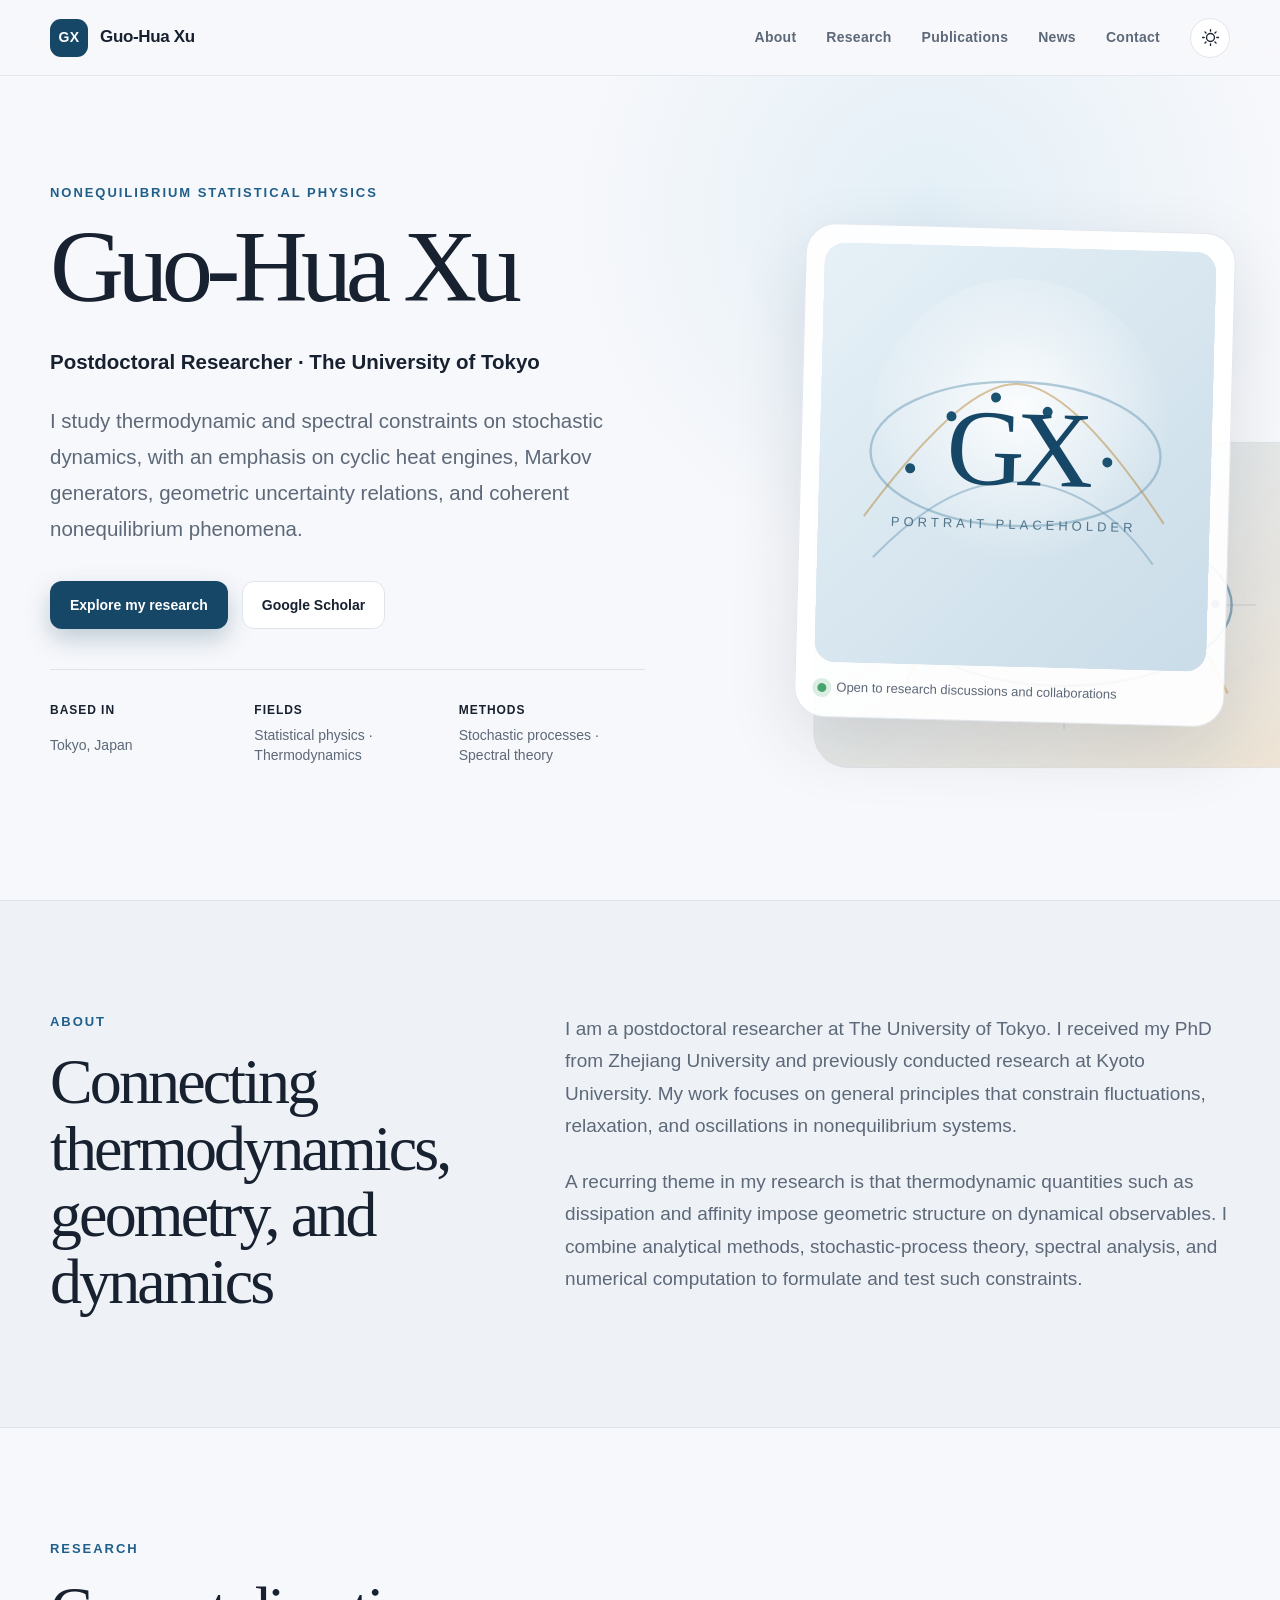
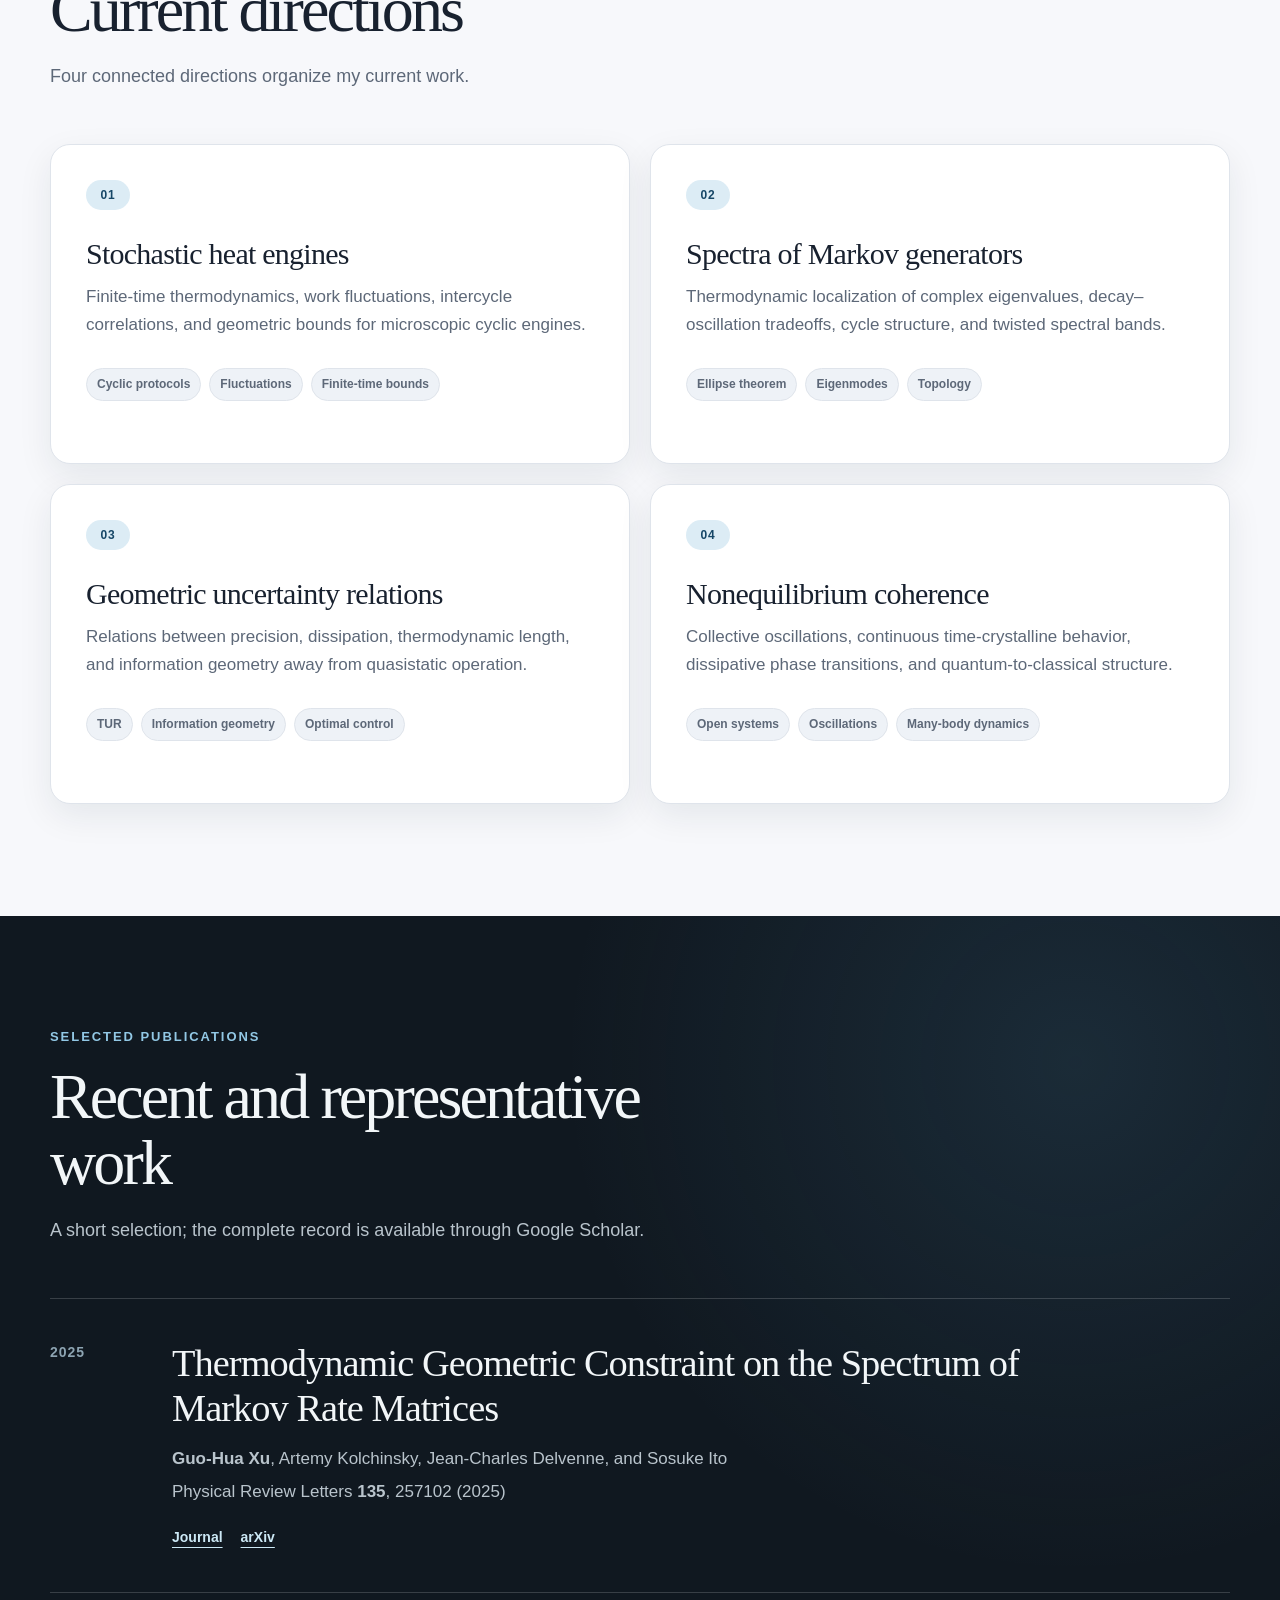
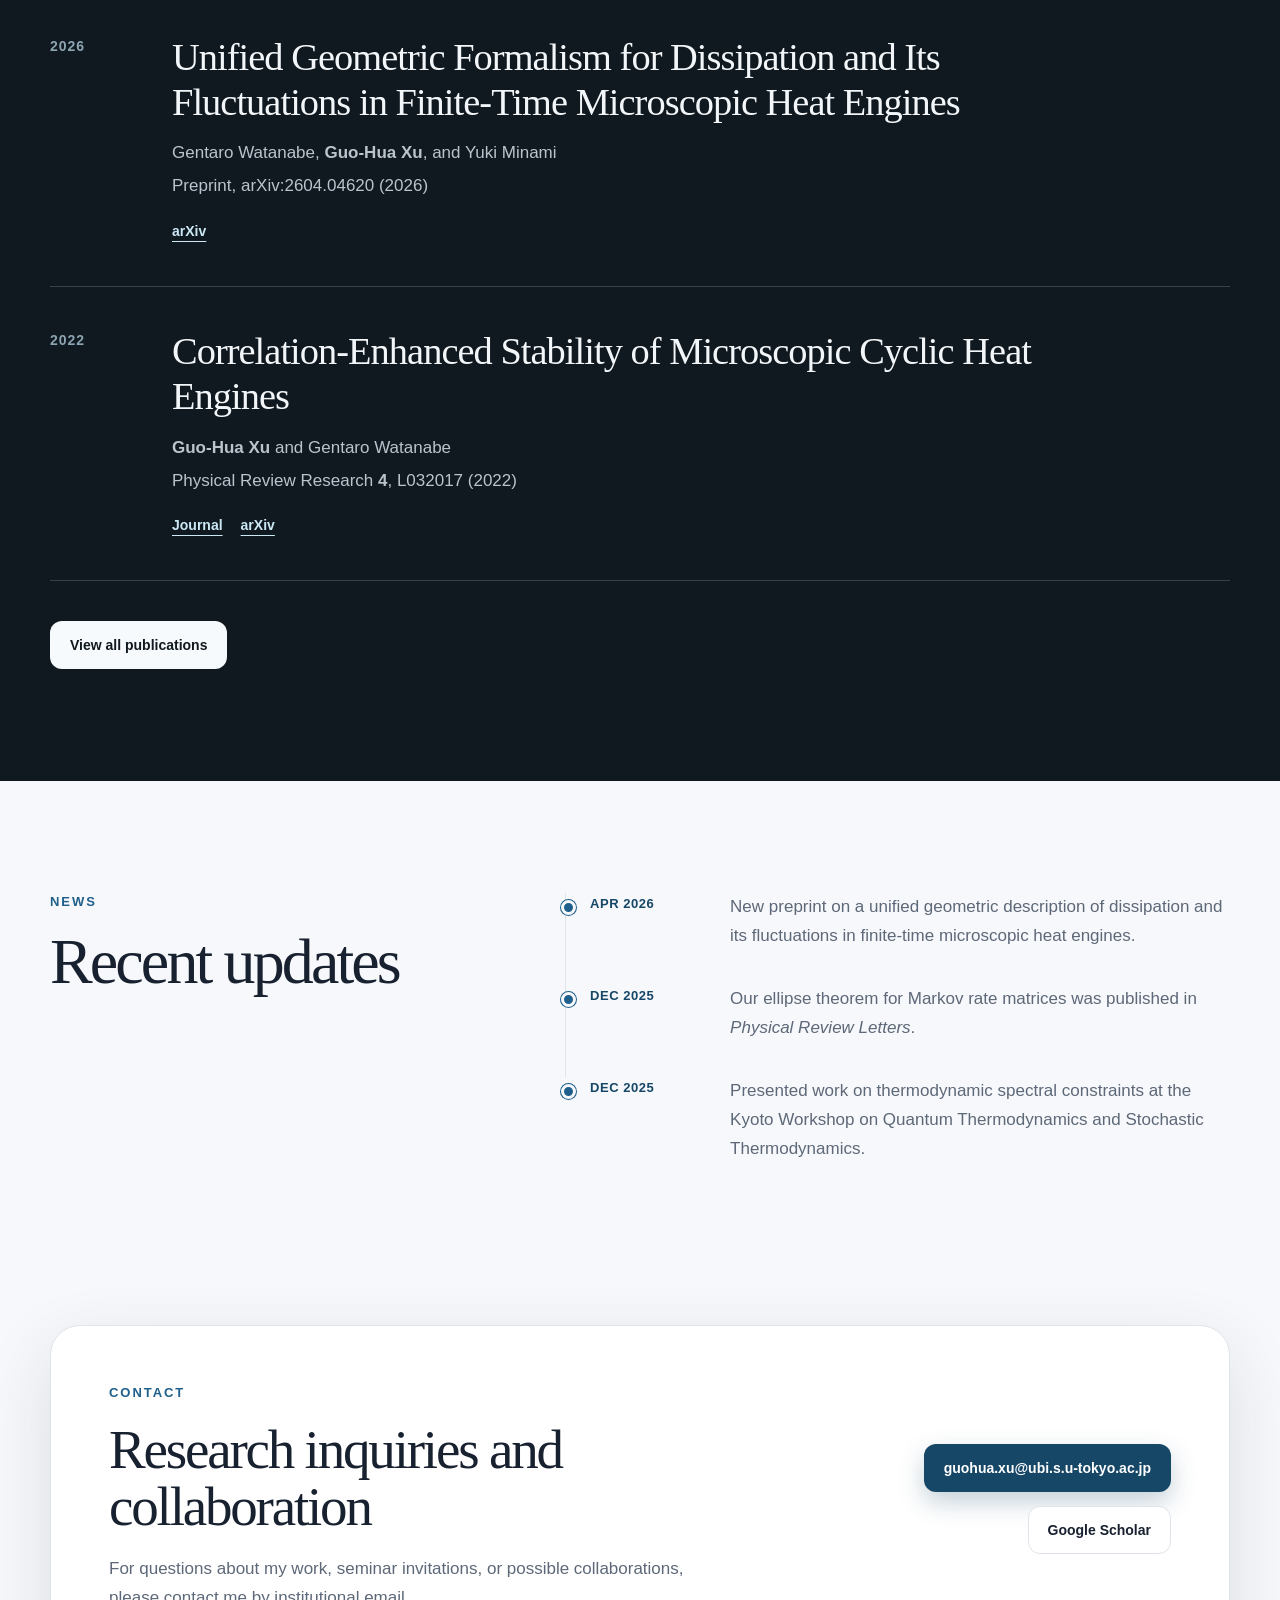
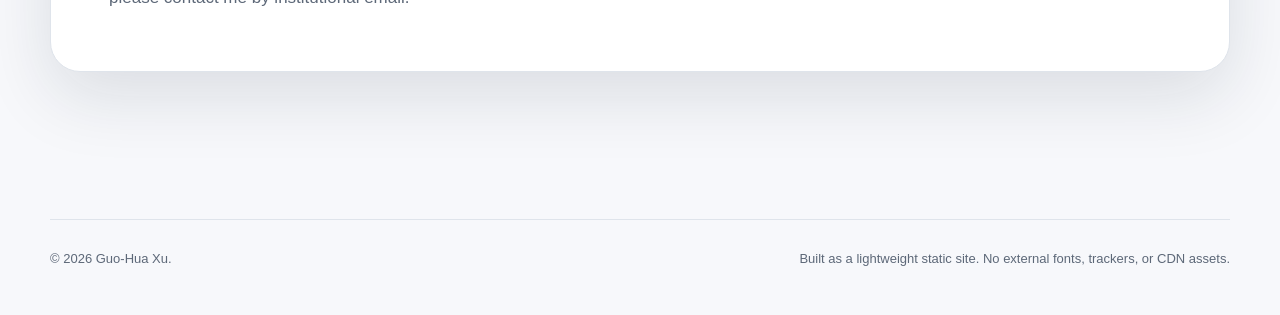
==== index.html @ 7f8dbba7 "Add files via upload" ====
<!doctype html>
<html lang="en" class="no-js" data-theme="light">
<head>
  <meta charset="utf-8">
  <meta name="viewport" content="width=device-width, initial-scale=1">
  <meta name="description" content="Academic homepage of Guo-Hua Xu, a researcher in nonequilibrium statistical physics and stochastic thermodynamics.">
  <meta name="author" content="Guo-Hua Xu">
  <meta name="color-scheme" content="light dark">

  <!-- Replace the URL below after your website is online. -->
  <link rel="canonical" href="https://schrodingers-cat-quantum.github.io/">
  <script>document.documentElement.classList.replace('no-js', 'js');</script>
  <link rel="icon" href="assets/favicon.svg" type="image/svg+xml">
  <link rel="stylesheet" href="styles.css">

  <meta property="og:type" content="website">
  <meta property="og:title" content="Guo-Hua Xu | Academic Homepage">
  <meta property="og:description" content="Research in stochastic thermodynamics, spectral theory of Markov generators, and nonequilibrium dynamics.">
  <meta property="og:image" content="assets/social-card.svg">
  <meta property="og:url" content="https://schrodingers-cat-quantum.github.io/">

  <title>Guo-Hua Xu | Academic Homepage</title>

  <!-- Apply the saved theme before the page is painted. -->
  <script>
    (() => {
      try {
        const saved = localStorage.getItem('theme');
        const preferred = window.matchMedia('(prefers-color-scheme: dark)').matches ? 'dark' : 'light';
        document.documentElement.dataset.theme = saved || preferred;
      } catch (_) {
        document.documentElement.dataset.theme = 'light';
      }
    })();
  </script>
  <script src="script.js" defer></script>
</head>
<body>
  <a class="skip-link" href="#main-content">Skip to main content</a>

  <header class="site-header" id="top">
    <div class="container header-inner">
      <a class="brand" href="#top" aria-label="Guo-Hua Xu, homepage">
        <span class="brand-mark" aria-hidden="true">GX</span>
        <span class="brand-text">Guo-Hua Xu</span>
      </a>

      <button class="menu-toggle" type="button" aria-expanded="false" aria-controls="site-nav">
        <span class="sr-only">Open navigation</span>
        <span aria-hidden="true"></span>
        <span aria-hidden="true"></span>
        <span aria-hidden="true"></span>
      </button>

      <nav class="site-nav" id="site-nav" aria-label="Primary navigation">
        <a href="#about">About</a>
        <a href="#research">Research</a>
        <a href="#publications">Publications</a>
        <a href="#news">News</a>
        <a href="#contact">Contact</a>
        <button class="theme-toggle" type="button" aria-label="Switch color theme" title="Switch color theme">
          <svg class="sun-icon" viewBox="0 0 24 24" aria-hidden="true"><path d="M12 4V2m0 20v-2m8-8h2M2 12h2m13.66-5.66 1.42-1.42M4.92 19.08l1.42-1.42m11.32 0 1.42 1.42M4.92 4.92l1.42 1.42M12 17a5 5 0 1 0 0-10 5 5 0 0 0 0 10Z"/></svg>
          <svg class="moon-icon" viewBox="0 0 24 24" aria-hidden="true"><path d="M20.5 14.2A8.5 8.5 0 0 1 9.8 3.5 8.5 8.5 0 1 0 20.5 14.2Z"/></svg>
        </button>
      </nav>
    </div>
  </header>

  <main id="main-content">
    <section class="hero section" aria-labelledby="hero-title">
      <div class="container hero-grid">
        <div class="hero-copy reveal">
          <p class="eyebrow">Nonequilibrium statistical physics</p>
          <h1 id="hero-title">Guo-Hua Xu</h1>
          <p class="hero-role">Postdoctoral Researcher <span aria-hidden="true">·</span> The University of Tokyo</p>
          <p class="hero-summary">
            I study thermodynamic and spectral constraints on stochastic dynamics, with an emphasis on cyclic heat engines, Markov generators, geometric uncertainty relations, and coherent nonequilibrium phenomena.
          </p>
          <div class="hero-actions">
            <a class="button button-primary" href="#research">Explore my research</a>
            <a class="button button-secondary" href="https://scholar.google.com/citations?user=_5m4Z_kAAAAJ" target="_blank" rel="noopener noreferrer">Google Scholar</a>
          </div>
          <ul class="quick-facts" aria-label="Profile facts">
            <li><strong>Based in</strong><span>Tokyo, Japan</span></li>
            <li><strong>Fields</strong><span>Statistical physics · Thermodynamics</span></li>
            <li><strong>Methods</strong><span>Stochastic processes · Spectral theory</span></li>
          </ul>
        </div>

        <div class="hero-visual reveal" aria-label="Abstract visualization of spectral bounds">
          <div class="portrait-card">
            <img src="assets/avatar-placeholder.svg" alt="Placeholder portrait for Guo-Hua Xu" width="420" height="420">
            <div class="portrait-caption">
              <span class="status-dot" aria-hidden="true"></span>
              Open to research discussions and collaborations
            </div>
          </div>
          <img class="spectrum-decoration" src="assets/research-spectrum.svg" alt="" aria-hidden="true" width="520" height="360">
        </div>
      </div>
    </section>

    <section class="section section-muted" id="about" aria-labelledby="about-title">
      <div class="container two-column">
        <div class="section-heading reveal">
          <p class="eyebrow">About</p>
          <h2 id="about-title">Connecting thermodynamics, geometry, and dynamics</h2>
        </div>
        <div class="prose reveal">
          <p>
            I am a postdoctoral researcher at The University of Tokyo. I received my PhD from Zhejiang University and previously conducted research at Kyoto University. My work focuses on general principles that constrain fluctuations, relaxation, and oscillations in nonequilibrium systems.
          </p>
          <p>
            A recurring theme in my research is that thermodynamic quantities such as dissipation and affinity impose geometric structure on dynamical observables. I combine analytical methods, stochastic-process theory, spectral analysis, and numerical computation to formulate and test such constraints.
          </p>
          <!-- Optional: add a CV file named cv.pdf and uncomment the link below. -->
          <!-- <p><a class="text-link" href="cv.pdf">Download my CV →</a></p> -->
        </div>
      </div>
    </section>

    <section class="section" id="research" aria-labelledby="research-title">
      <div class="container">
        <div class="section-heading section-heading-wide reveal">
          <p class="eyebrow">Research</p>
          <h2 id="research-title">Current directions</h2>
          <p>Four connected directions organize my current work.</p>
        </div>

        <div class="card-grid">
          <article class="research-card reveal">
            <span class="card-number" aria-hidden="true">01</span>
            <h3>Stochastic heat engines</h3>
            <p>Finite-time thermodynamics, work fluctuations, intercycle correlations, and geometric bounds for microscopic cyclic engines.</p>
            <ul class="tag-list" aria-label="Topics">
              <li>Cyclic protocols</li><li>Fluctuations</li><li>Finite-time bounds</li>
            </ul>
          </article>

          <article class="research-card reveal">
            <span class="card-number" aria-hidden="true">02</span>
            <h3>Spectra of Markov generators</h3>
            <p>Thermodynamic localization of complex eigenvalues, decay–oscillation tradeoffs, cycle structure, and twisted spectral bands.</p>
            <ul class="tag-list" aria-label="Topics">
              <li>Ellipse theorem</li><li>Eigenmodes</li><li>Topology</li>
            </ul>
          </article>

          <article class="research-card reveal">
            <span class="card-number" aria-hidden="true">03</span>
            <h3>Geometric uncertainty relations</h3>
            <p>Relations between precision, dissipation, thermodynamic length, and information geometry away from quasistatic operation.</p>
            <ul class="tag-list" aria-label="Topics">
              <li>TUR</li><li>Information geometry</li><li>Optimal control</li>
            </ul>
          </article>

          <article class="research-card reveal">
            <span class="card-number" aria-hidden="true">04</span>
            <h3>Nonequilibrium coherence</h3>
            <p>Collective oscillations, continuous time-crystalline behavior, dissipative phase transitions, and quantum-to-classical structure.</p>
            <ul class="tag-list" aria-label="Topics">
              <li>Open systems</li><li>Oscillations</li><li>Many-body dynamics</li>
            </ul>
          </article>
        </div>
      </div>
    </section>

    <section class="section section-dark" id="publications" aria-labelledby="publications-title">
      <div class="container">
        <div class="section-heading section-heading-wide reveal">
          <p class="eyebrow">Selected publications</p>
          <h2 id="publications-title">Recent and representative work</h2>
          <p>A short selection; the complete record is available through Google Scholar.</p>
        </div>

        <ol class="publication-list">
          <li class="publication-item reveal">
            <div class="publication-year">2025</div>
            <div class="publication-body">
              <h3>Thermodynamic Geometric Constraint on the Spectrum of Markov Rate Matrices</h3>
              <p class="authors"><strong>Guo-Hua Xu</strong>, Artemy Kolchinsky, Jean-Charles Delvenne, and Sosuke Ito</p>
              <p class="venue">Physical Review Letters <strong>135</strong>, 257102 (2025)</p>
              <div class="publication-links">
                <a href="https://doi.org/10.1103/z4t2-18cx" target="_blank" rel="noopener noreferrer">Journal</a>
                <a href="https://arxiv.org/abs/2507.08938" target="_blank" rel="noopener noreferrer">arXiv</a>
              </div>
            </div>
          </li>

          <li class="publication-item reveal">
            <div class="publication-year">2026</div>
            <div class="publication-body">
              <h3>Unified Geometric Formalism for Dissipation and Its Fluctuations in Finite-Time Microscopic Heat Engines</h3>
              <p class="authors">Gentaro Watanabe, <strong>Guo-Hua Xu</strong>, and Yuki Minami</p>
              <p class="venue">Preprint, arXiv:2604.04620 (2026)</p>
              <div class="publication-links">
                <a href="https://arxiv.org/abs/2604.04620" target="_blank" rel="noopener noreferrer">arXiv</a>
              </div>
            </div>
          </li>

          <li class="publication-item reveal">
            <div class="publication-year">2022</div>
            <div class="publication-body">
              <h3>Correlation-Enhanced Stability of Microscopic Cyclic Heat Engines</h3>
              <p class="authors"><strong>Guo-Hua Xu</strong> and Gentaro Watanabe</p>
              <p class="venue">Physical Review Research <strong>4</strong>, L032017 (2022)</p>
              <div class="publication-links">
                <a href="https://doi.org/10.1103/PhysRevResearch.4.L032017" target="_blank" rel="noopener noreferrer">Journal</a>
                <a href="https://arxiv.org/abs/2111.09508" target="_blank" rel="noopener noreferrer">arXiv</a>
              </div>
            </div>
          </li>
        </ol>

        <p class="section-cta reveal">
          <a class="button button-light" href="https://scholar.google.com/citations?user=_5m4Z_kAAAAJ" target="_blank" rel="noopener noreferrer">View all publications</a>
        </p>
      </div>
    </section>

    <section class="section" id="news" aria-labelledby="news-title">
      <div class="container two-column news-layout">
        <div class="section-heading reveal">
          <p class="eyebrow">News</p>
          <h2 id="news-title">Recent updates</h2>
        </div>
        <ol class="timeline reveal">
          <li>
            <time datetime="2026-04">Apr 2026</time>
            <p>New preprint on a unified geometric description of dissipation and its fluctuations in finite-time microscopic heat engines.</p>
          </li>
          <li>
            <time datetime="2025-12">Dec 2025</time>
            <p>Our ellipse theorem for Markov rate matrices was published in <em>Physical Review Letters</em>.</p>
          </li>
          <li>
            <time datetime="2025-12">Dec 2025</time>
            <p>Presented work on thermodynamic spectral constraints at the Kyoto Workshop on Quantum Thermodynamics and Stochastic Thermodynamics.</p>
          </li>
        </ol>
      </div>
    </section>

    <section class="section contact-section" id="contact" aria-labelledby="contact-title">
      <div class="container contact-panel reveal">
        <div>
          <p class="eyebrow">Contact</p>
          <h2 id="contact-title">Research inquiries and collaboration</h2>
          <p>For questions about my work, seminar invitations, or possible collaborations, please contact me by institutional email.</p>
        </div>
        <div class="contact-actions">
          <!-- IMPORTANT: replace the email address below before publishing. -->
          <a class="button button-primary" href="mailto:guohua.xu@ubi.s.u-tokyo.ac.jp">guohua.xu@ubi.s.u-tokyo.ac.jp</a>
          <a class="button button-secondary" href="https://scholar.google.com/citations?user=_5m4Z_kAAAAJ" target="_blank" rel="noopener noreferrer">Google Scholar</a>
        </div>
      </div>
    </section>
  </main>

  <footer class="site-footer">
    <div class="container footer-inner">
      <p>© <span id="current-year">2026</span> Guo-Hua Xu.</p>
      <p>Built as a lightweight static site. No external fonts, trackers, or CDN assets.</p>
    </div>
  </footer>
</body>
</html>
---- styles.css ----
:root {
  --bg: #f7f8fb;
  --surface: #ffffff;
  --surface-soft: #eef2f7;
  --text: #18212f;
  --text-soft: #5d6878;
  --line: #dfe4eb;
  --accent: #1f5f8b;
  --accent-strong: #164767;
  --accent-soft: #dcecf5;
  --highlight: #d49b42;
  --dark: #101820;
  --dark-soft: #19242e;
  --dark-text: #f2f6f8;
  --dark-muted: #b9c4cc;
  --shadow: 0 24px 70px rgba(17, 35, 52, 0.12);
  --shadow-soft: 0 12px 34px rgba(17, 35, 52, 0.08);
  --radius-sm: 12px;
  --radius: 20px;
  --radius-lg: 30px;
  --container: 1180px;
  --header-height: 76px;
}

html[data-theme="dark"] {
  --bg: #0e151c;
  --surface: #151f28;
  --surface-soft: #1b2833;
  --text: #edf3f6;
  --text-soft: #a9b7c2;
  --line: #2b3945;
  --accent: #78b8dc;
  --accent-strong: #9ed0eb;
  --accent-soft: #213e50;
  --highlight: #e2b766;
  --dark: #070c10;
  --dark-soft: #111b23;
  --dark-text: #f4f7f9;
  --dark-muted: #b5c2ca;
  --shadow: 0 24px 70px rgba(0, 0, 0, 0.34);
  --shadow-soft: 0 12px 34px rgba(0, 0, 0, 0.26);
}

* {
  box-sizing: border-box;
}

html {
  scroll-behavior: smooth;
  scroll-padding-top: calc(var(--header-height) + 20px);
}

body {
  margin: 0;
  background: var(--bg);
  color: var(--text);
  font-family: Inter, ui-sans-serif, -apple-system, BlinkMacSystemFont, "Segoe UI", "Noto Sans", "Noto Sans CJK SC", "Hiragino Kaku Gothic ProN", "Yu Gothic", Arial, sans-serif;
  font-size: 17px;
  line-height: 1.7;
  text-rendering: optimizeLegibility;
  -webkit-font-smoothing: antialiased;
  transition: background-color 180ms ease, color 180ms ease;
}

img,
svg {
  display: block;
  max-width: 100%;
}

a {
  color: inherit;
}

button,
a {
  -webkit-tap-highlight-color: transparent;
}

button {
  font: inherit;
}

::selection {
  color: #fff;
  background: var(--accent);
}

.container {
  width: min(calc(100% - 40px), var(--container));
  margin-inline: auto;
}

.section {
  padding: 112px 0;
}

.section-muted {
  background: var(--surface-soft);
  border-block: 1px solid var(--line);
}

.skip-link {
  position: fixed;
  z-index: 9999;
  left: 16px;
  top: 10px;
  padding: 10px 14px;
  color: #fff;
  background: var(--accent-strong);
  border-radius: 8px;
  transform: translateY(-160%);
  transition: transform 150ms ease;
}

.skip-link:focus {
  transform: translateY(0);
}

.sr-only {
  position: absolute;
  width: 1px;
  height: 1px;
  padding: 0;
  margin: -1px;
  overflow: hidden;
  clip: rect(0, 0, 0, 0);
  white-space: nowrap;
  border: 0;
}

.site-header {
  position: sticky;
  z-index: 1000;
  top: 0;
  height: var(--header-height);
  background: color-mix(in srgb, var(--bg) 88%, transparent);
  border-bottom: 1px solid color-mix(in srgb, var(--line) 85%, transparent);
  -webkit-backdrop-filter: blur(18px);
  backdrop-filter: blur(18px);
}

.header-inner {
  display: flex;
  align-items: center;
  justify-content: space-between;
  height: 100%;
}

.brand {
  display: inline-flex;
  gap: 12px;
  align-items: center;
  color: var(--text);
  font-weight: 760;
  letter-spacing: -0.02em;
  text-decoration: none;
}

.brand-mark {
  display: grid;
  width: 38px;
  height: 38px;
  color: #fff;
  background: var(--accent-strong);
  border-radius: 11px;
  place-items: center;
  font-size: 14px;
  letter-spacing: 0.03em;
}

.brand-text {
  font-size: 17px;
}

.site-nav {
  display: flex;
  gap: 30px;
  align-items: center;
}

.site-nav > a {
  position: relative;
  color: var(--text-soft);
  font-size: 14px;
  font-weight: 680;
  letter-spacing: 0.02em;
  text-decoration: none;
}

.site-nav > a::after {
  position: absolute;
  right: 0;
  bottom: -7px;
  left: 0;
  height: 2px;
  background: var(--accent);
  border-radius: 999px;
  content: "";
  transform: scaleX(0);
  transform-origin: right;
  transition: transform 180ms ease;
}

.site-nav > a:hover,
.site-nav > a:focus-visible {
  color: var(--text);
}

.site-nav > a:hover::after,
.site-nav > a:focus-visible::after {
  transform: scaleX(1);
  transform-origin: left;
}

.theme-toggle {
  display: grid;
  width: 40px;
  height: 40px;
  padding: 0;
  color: var(--text);
  cursor: pointer;
  background: var(--surface);
  border: 1px solid var(--line);
  border-radius: 50%;
  place-items: center;
  transition: transform 160ms ease, border-color 160ms ease;
}

.theme-toggle:hover {
  border-color: var(--accent);
  transform: translateY(-1px);
}

.theme-toggle svg {
  width: 19px;
  height: 19px;
  fill: none;
  stroke: currentColor;
  stroke-linecap: round;
  stroke-linejoin: round;
  stroke-width: 1.7;
}

html[data-theme="dark"] .sun-icon,
html[data-theme="light"] .moon-icon {
  display: none;
}

.menu-toggle {
  display: none;
  width: 44px;
  height: 44px;
  padding: 10px;
  cursor: pointer;
  background: transparent;
  border: 0;
}

.menu-toggle span:not(.sr-only) {
  display: block;
  width: 24px;
  height: 2px;
  margin: 5px auto;
  background: var(--text);
  border-radius: 99px;
  transition: transform 180ms ease, opacity 180ms ease;
}

.hero {
  position: relative;
  min-height: calc(100vh - var(--header-height));
  display: grid;
  align-items: center;
  overflow: hidden;
  padding-top: 86px;
}

.hero::before {
  position: absolute;
  z-index: -1;
  top: -240px;
  left: 50%;
  width: 760px;
  height: 760px;
  background: radial-gradient(circle, color-mix(in srgb, var(--accent-soft) 76%, transparent), transparent 68%);
  content: "";
  transform: translateX(-12%);
  pointer-events: none;
}

.hero-grid {
  display: grid;
  grid-template-columns: minmax(0, 1.08fr) minmax(360px, 0.92fr);
  gap: 78px;
  align-items: center;
}

.eyebrow {
  margin: 0 0 18px;
  color: var(--accent);
  font-size: 13px;
  font-weight: 800;
  letter-spacing: 0.15em;
  line-height: 1.4;
  text-transform: uppercase;
}

.hero h1 {
  max-width: 740px;
  margin: 0;
  font-family: Georgia, "Times New Roman", serif;
  font-size: clamp(4rem, 8vw, 7.3rem);
  font-weight: 500;
  letter-spacing: -0.065em;
  line-height: 0.92;
}

.hero-role {
  margin: 30px 0 0;
  color: var(--text);
  font-size: clamp(1.05rem, 2vw, 1.28rem);
  font-weight: 700;
}

.hero-summary {
  max-width: 720px;
  margin: 24px 0 0;
  color: var(--text-soft);
  font-size: clamp(1.08rem, 1.9vw, 1.28rem);
  line-height: 1.75;
}

.hero-actions,
.contact-actions {
  display: flex;
  flex-wrap: wrap;
  gap: 14px;
  margin-top: 34px;
}

.button {
  display: inline-flex;
  min-height: 48px;
  padding: 11px 19px;
  align-items: center;
  justify-content: center;
  border: 1px solid transparent;
  border-radius: 12px;
  font-size: 14px;
  font-weight: 760;
  line-height: 1.3;
  text-decoration: none;
  transition: transform 160ms ease, box-shadow 160ms ease, background-color 160ms ease, border-color 160ms ease;
}

.button:hover,
.button:focus-visible {
  transform: translateY(-2px);
}

.button-primary {
  color: #fff;
  background: var(--accent-strong);
  box-shadow: 0 10px 24px color-mix(in srgb, var(--accent-strong) 25%, transparent);
}

.button-primary:hover,
.button-primary:focus-visible {
  background: var(--accent);
  box-shadow: 0 14px 30px color-mix(in srgb, var(--accent-strong) 32%, transparent);
}

.button-secondary {
  color: var(--text);
  background: var(--surface);
  border-color: var(--line);
}

.button-secondary:hover,
.button-secondary:focus-visible {
  border-color: var(--accent);
  box-shadow: var(--shadow-soft);
}

.button-light {
  color: var(--dark);
  background: #f6fafc;
}

.button-light:hover,
.button-light:focus-visible {
  box-shadow: 0 12px 30px rgba(0, 0, 0, 0.22);
}

.quick-facts {
  display: grid;
  grid-template-columns: repeat(3, minmax(0, 1fr));
  gap: 18px;
  padding: 30px 0 0;
  margin: 40px 0 0;
  border-top: 1px solid var(--line);
  list-style: none;
}

.quick-facts li {
  display: grid;
  gap: 5px;
}

.quick-facts strong {
  color: var(--text);
  font-size: 12px;
  letter-spacing: 0.08em;
  text-transform: uppercase;
}

.quick-facts span {
  color: var(--text-soft);
  font-size: 14px;
  line-height: 1.45;
}

.hero-visual {
  position: relative;
  min-height: 600px;
  display: grid;
  align-items: center;
}

.portrait-card {
  position: relative;
  z-index: 2;
  width: min(100%, 430px);
  padding: 18px;
  margin-left: auto;
  background: color-mix(in srgb, var(--surface) 92%, transparent);
  border: 1px solid color-mix(in srgb, var(--line) 88%, transparent);
  border-radius: var(--radius-lg);
  box-shadow: var(--shadow);
  transform: rotate(1.5deg);
}

.portrait-card > img {
  width: 100%;
  aspect-ratio: 1;
  object-fit: cover;
  background: var(--surface-soft);
  border-radius: 21px;
}

.portrait-caption {
  display: flex;
  gap: 10px;
  align-items: center;
  padding: 16px 4px 1px;
  color: var(--text-soft);
  font-size: 13px;
  line-height: 1.45;
}

.status-dot {
  width: 9px;
  height: 9px;
  flex: 0 0 auto;
  background: #45a46b;
  border-radius: 50%;
  box-shadow: 0 0 0 5px color-mix(in srgb, #45a46b 18%, transparent);
}

.spectrum-decoration {
  position: absolute;
  z-index: 1;
  right: -90px;
  bottom: -10px;
  width: min(135%, 610px);
  opacity: 0.82;
  pointer-events: none;
}

.two-column {
  display: grid;
  grid-template-columns: minmax(260px, 0.78fr) minmax(0, 1.22fr);
  gap: 90px;
  align-items: start;
}

.section-heading h2 {
  max-width: 720px;
  margin: 0;
  font-family: Georgia, "Times New Roman", serif;
  font-size: clamp(2.4rem, 5vw, 4.5rem);
  font-weight: 500;
  letter-spacing: -0.045em;
  line-height: 1.04;
}

.section-heading-wide {
  display: grid;
  max-width: 820px;
  margin-bottom: 52px;
}

.section-heading-wide > p:last-child {
  max-width: 650px;
  margin: 18px 0 0;
  color: var(--text-soft);
  font-size: 18px;
}

.prose {
  color: var(--text-soft);
  font-size: 19px;
}

.prose p {
  margin: 0 0 24px;
}

.prose p:last-child {
  margin-bottom: 0;
}

.text-link {
  color: var(--accent-strong);
  font-weight: 750;
  text-underline-offset: 4px;
}

.card-grid {
  display: grid;
  grid-template-columns: repeat(2, minmax(0, 1fr));
  gap: 20px;
}

.research-card {
  position: relative;
  min-height: 320px;
  padding: 35px;
  overflow: hidden;
  background: var(--surface);
  border: 1px solid var(--line);
  border-radius: var(--radius);
  box-shadow: var(--shadow-soft);
  transition: transform 180ms ease, box-shadow 180ms ease, border-color 180ms ease;
}

.research-card:hover {
  border-color: color-mix(in srgb, var(--accent) 45%, var(--line));
  box-shadow: var(--shadow);
  transform: translateY(-4px);
}

.card-number {
  display: inline-flex;
  width: 44px;
  height: 30px;
  align-items: center;
  justify-content: center;
  color: var(--accent-strong);
  background: var(--accent-soft);
  border-radius: 999px;
  font-size: 12px;
  font-weight: 850;
  letter-spacing: 0.07em;
}

.research-card h3 {
  max-width: 430px;
  margin: 27px 0 12px;
  font-family: Georgia, "Times New Roman", serif;
  font-size: 30px;
  font-weight: 500;
  letter-spacing: -0.025em;
  line-height: 1.12;
}

.research-card p {
  max-width: 560px;
  margin: 0;
  color: var(--text-soft);
}

.tag-list {
  display: flex;
  flex-wrap: wrap;
  gap: 8px;
  padding: 0;
  margin: 28px 0 0;
  list-style: none;
}

.tag-list li {
  padding: 5px 10px;
  color: var(--text-soft);
  background: var(--surface-soft);
  border: 1px solid var(--line);
  border-radius: 999px;
  font-size: 12px;
  font-weight: 650;
}

.section-dark {
  color: var(--dark-text);
  background:
    radial-gradient(circle at 84% 10%, rgba(86, 151, 190, 0.15), transparent 30%),
    var(--dark);
}

.section-dark .eyebrow {
  color: #92c8e5;
}

.section-dark .section-heading-wide > p:last-child {
  color: var(--dark-muted);
}

.publication-list {
  padding: 0;
  margin: 0;
  border-top: 1px solid rgba(255, 255, 255, 0.17);
  list-style: none;
}

.publication-item {
  display: grid;
  grid-template-columns: 88px minmax(0, 1fr);
  gap: 34px;
  padding: 42px 0;
  border-bottom: 1px solid rgba(255, 255, 255, 0.17);
}

.publication-year {
  color: #8da4b2;
  font-size: 14px;
  font-weight: 760;
  letter-spacing: 0.07em;
}

.publication-body h3 {
  max-width: 900px;
  margin: 0;
  font-family: Georgia, "Times New Roman", serif;
  font-size: clamp(1.7rem, 3vw, 2.55rem);
  font-weight: 500;
  letter-spacing: -0.025em;
  line-height: 1.18;
}

.authors,
.venue {
  margin: 14px 0 0;
  color: var(--dark-muted);
}

.venue {
  margin-top: 4px;
}

.publication-links {
  display: flex;
  gap: 18px;
  margin-top: 19px;
}

.publication-links a {
  color: #cce8f5;
  font-size: 14px;
  font-weight: 760;
  text-underline-offset: 5px;
}

.section-cta {
  margin: 40px 0 0;
}

.news-layout {
  align-items: start;
}

.timeline {
  padding: 0;
  margin: 0;
  list-style: none;
}

.timeline li {
  position: relative;
  display: grid;
  grid-template-columns: 118px minmax(0, 1fr);
  gap: 22px;
  padding: 0 0 34px 24px;
  border-left: 1px solid var(--line);
}

.timeline li::before {
  position: absolute;
  top: 7px;
  left: -5px;
  width: 9px;
  height: 9px;
  background: var(--accent);
  border: 3px solid var(--bg);
  border-radius: 50%;
  box-shadow: 0 0 0 1px var(--accent);
  content: "";
}

.timeline li:last-child {
  padding-bottom: 0;
  border-left-color: transparent;
}

.timeline time {
  color: var(--accent-strong);
  font-size: 13px;
  font-weight: 800;
  letter-spacing: 0.04em;
  text-transform: uppercase;
}

.timeline p {
  margin: 0;
  color: var(--text-soft);
}

.contact-section {
  padding-top: 50px;
}

.contact-panel {
  display: grid;
  grid-template-columns: minmax(0, 1.2fr) minmax(300px, 0.8fr);
  gap: 52px;
  align-items: center;
  padding: 58px;
  background: var(--surface);
  border: 1px solid var(--line);
  border-radius: var(--radius-lg);
  box-shadow: var(--shadow);
}

.contact-panel h2 {
  max-width: 690px;
  margin: 0;
  font-family: Georgia, "Times New Roman", serif;
  font-size: clamp(2.2rem, 4.3vw, 4rem);
  font-weight: 500;
  letter-spacing: -0.04em;
  line-height: 1.04;
}

.contact-panel p:last-child {
  max-width: 650px;
  margin: 20px 0 0;
  color: var(--text-soft);
}

.contact-actions {
  align-content: center;
  justify-content: flex-end;
  margin-top: 0;
}

.site-footer {
  padding: 35px 0 45px;
}

.footer-inner {
  display: flex;
  gap: 30px;
  align-items: center;
  justify-content: space-between;
  padding-top: 28px;
  color: var(--text-soft);
  border-top: 1px solid var(--line);
  font-size: 13px;
}

.footer-inner p {
  margin: 0;
}

.reveal {
  opacity: 1;
  transform: none;
}

html.js .reveal {
  opacity: 0;
  transform: translateY(18px);
  transition: opacity 580ms ease, transform 580ms ease;
}

html.js .reveal.is-visible {
  opacity: 1;
  transform: translateY(0);
}

:focus-visible {
  outline: 3px solid color-mix(in srgb, var(--accent) 60%, transparent);
  outline-offset: 4px;
}

@media (prefers-reduced-motion: reduce) {
  html {
    scroll-behavior: auto;
  }

  *,
  *::before,
  *::after {
    scroll-behavior: auto !important;
    transition-duration: 0.01ms !important;
    animation-duration: 0.01ms !important;
    animation-iteration-count: 1 !important;
  }

  .reveal {
    opacity: 1;
    transform: none;
  }
}

@media (max-width: 980px) {
  .section {
    padding: 90px 0;
  }

  .hero-grid {
    grid-template-columns: 1fr;
    gap: 45px;
  }

  .hero {
    padding-top: 72px;
  }

  .hero-visual {
    min-height: 500px;
  }

  .portrait-card {
    width: min(82%, 440px);
    margin-inline: auto;
  }

  .spectrum-decoration {
    right: 50%;
    bottom: -55px;
    width: min(88%, 610px);
    transform: translateX(50%);
  }

  .two-column,
  .contact-panel {
    grid-template-columns: 1fr;
    gap: 42px;
  }

  .contact-actions {
    justify-content: flex-start;
  }
}

@media (max-width: 780px) {
  :root {
    --header-height: 68px;
  }

  body {
    font-size: 16px;
  }

  .container {
    width: min(calc(100% - 28px), var(--container));
  }

  .menu-toggle {
    display: block;
  }

  .menu-toggle[aria-expanded="true"] span:nth-child(2) {
    transform: translateY(7px) rotate(45deg);
  }

  .menu-toggle[aria-expanded="true"] span:nth-child(3) {
    opacity: 0;
  }

  .menu-toggle[aria-expanded="true"] span:nth-child(4) {
    transform: translateY(-7px) rotate(-45deg);
  }

  .site-nav {
    position: absolute;
    top: calc(100% + 10px);
    right: 14px;
    left: 14px;
    display: none;
    padding: 18px;
    flex-direction: column;
    gap: 5px;
    align-items: stretch;
    background: var(--surface);
    border: 1px solid var(--line);
    border-radius: 16px;
    box-shadow: var(--shadow);
  }

  .site-nav.is-open {
    display: flex;
  }

  .site-nav > a {
    padding: 10px 12px;
    border-radius: 9px;
  }

  .site-nav > a:hover,
  .site-nav > a:focus-visible {
    background: var(--surface-soft);
  }

  .site-nav > a::after {
    display: none;
  }

  .theme-toggle {
    margin: 8px 0 0 8px;
  }

  .hero h1 {
    font-size: clamp(3.5rem, 17vw, 6rem);
  }

  .quick-facts {
    grid-template-columns: 1fr;
    gap: 16px;
  }

  .hero-visual {
    min-height: 430px;
  }

  .portrait-card {
    width: min(92%, 410px);
    padding: 13px;
  }

  .card-grid {
    grid-template-columns: 1fr;
  }

  .research-card {
    min-height: auto;
    padding: 28px;
  }

  .publication-item {
    grid-template-columns: 1fr;
    gap: 9px;
    padding: 34px 0;
  }

  .timeline li {
    grid-template-columns: 1fr;
    gap: 5px;
  }

  .contact-panel {
    padding: 34px 25px;
  }

  .contact-actions {
    display: grid;
  }

  .footer-inner {
    flex-direction: column;
    align-items: flex-start;
  }
}

@media (max-width: 460px) {
  .brand-text {
    display: none;
  }

  .section {
    padding: 76px 0;
  }

  .hero {
    padding-top: 54px;
  }

  .hero-actions {
    display: grid;
  }

  .button {
    width: 100%;
  }

  .hero-visual {
    min-height: 370px;
  }

  .portrait-caption {
    font-size: 12px;
  }
}
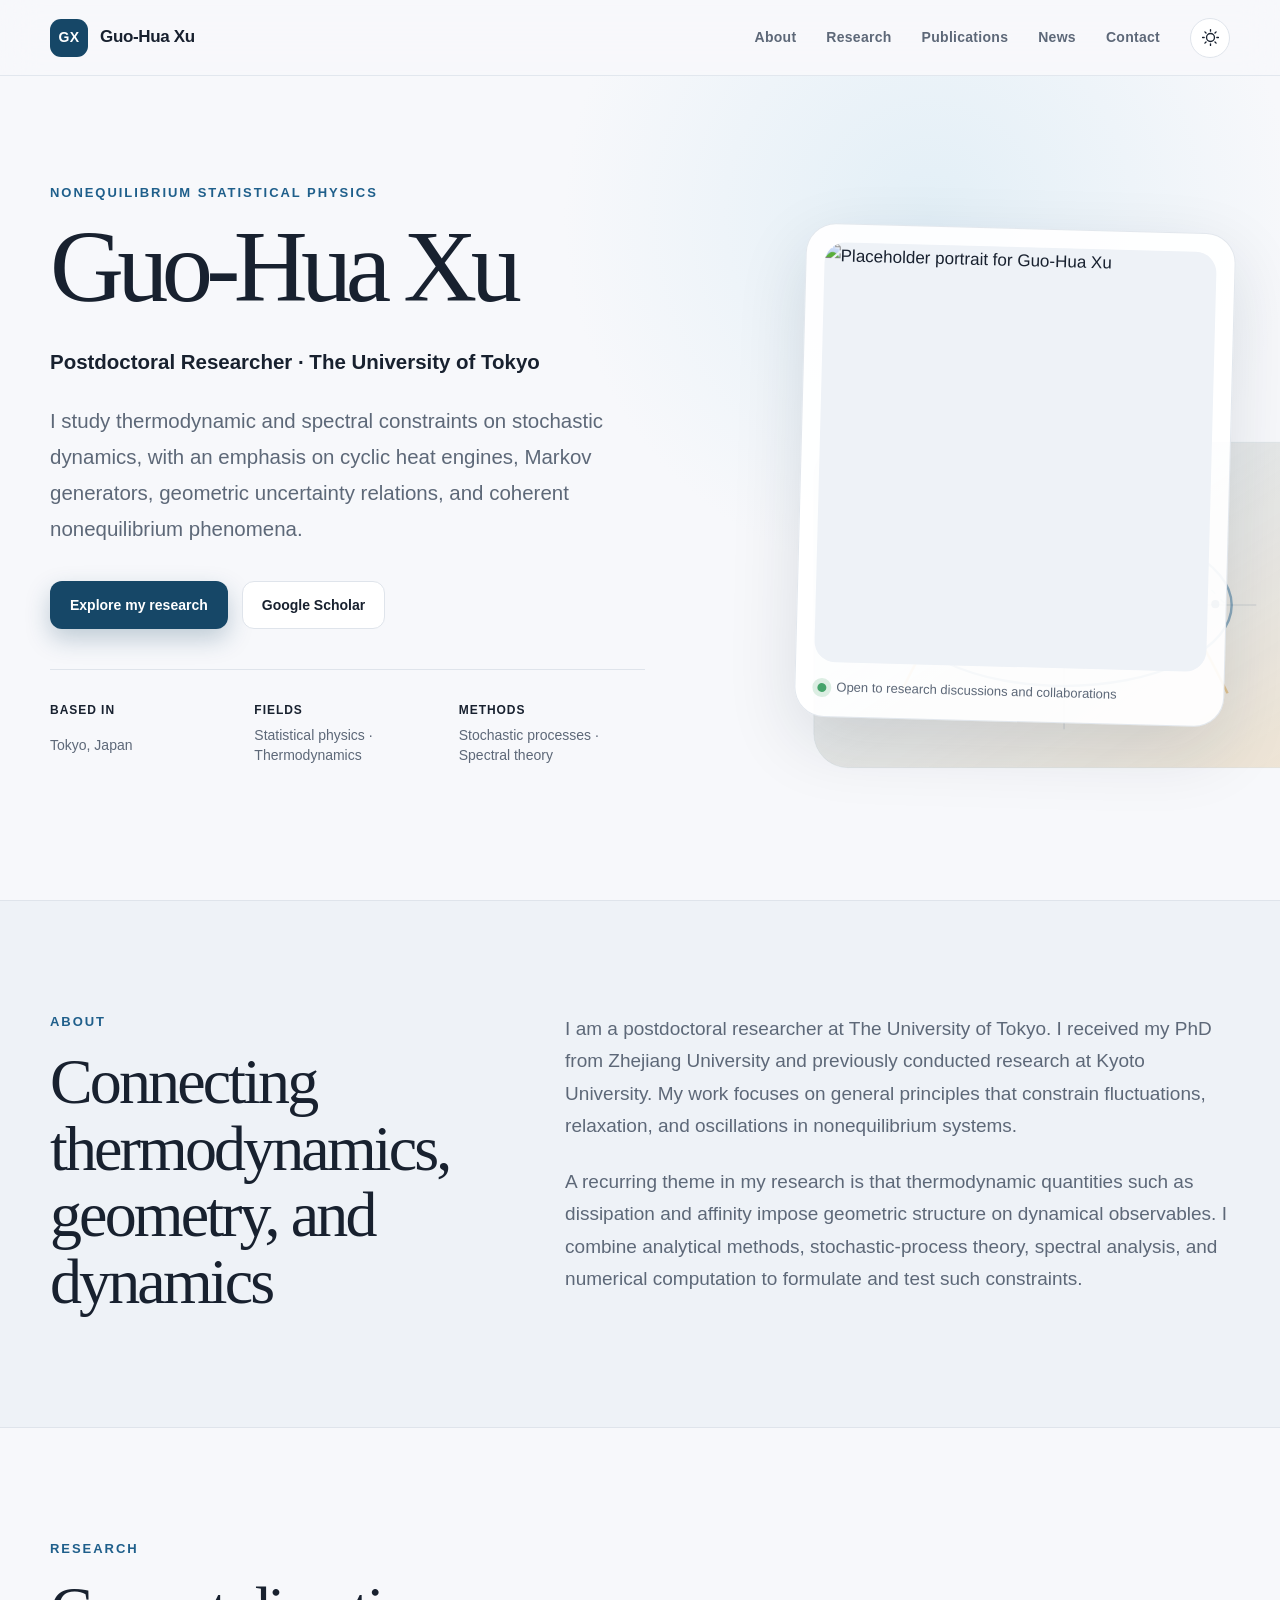
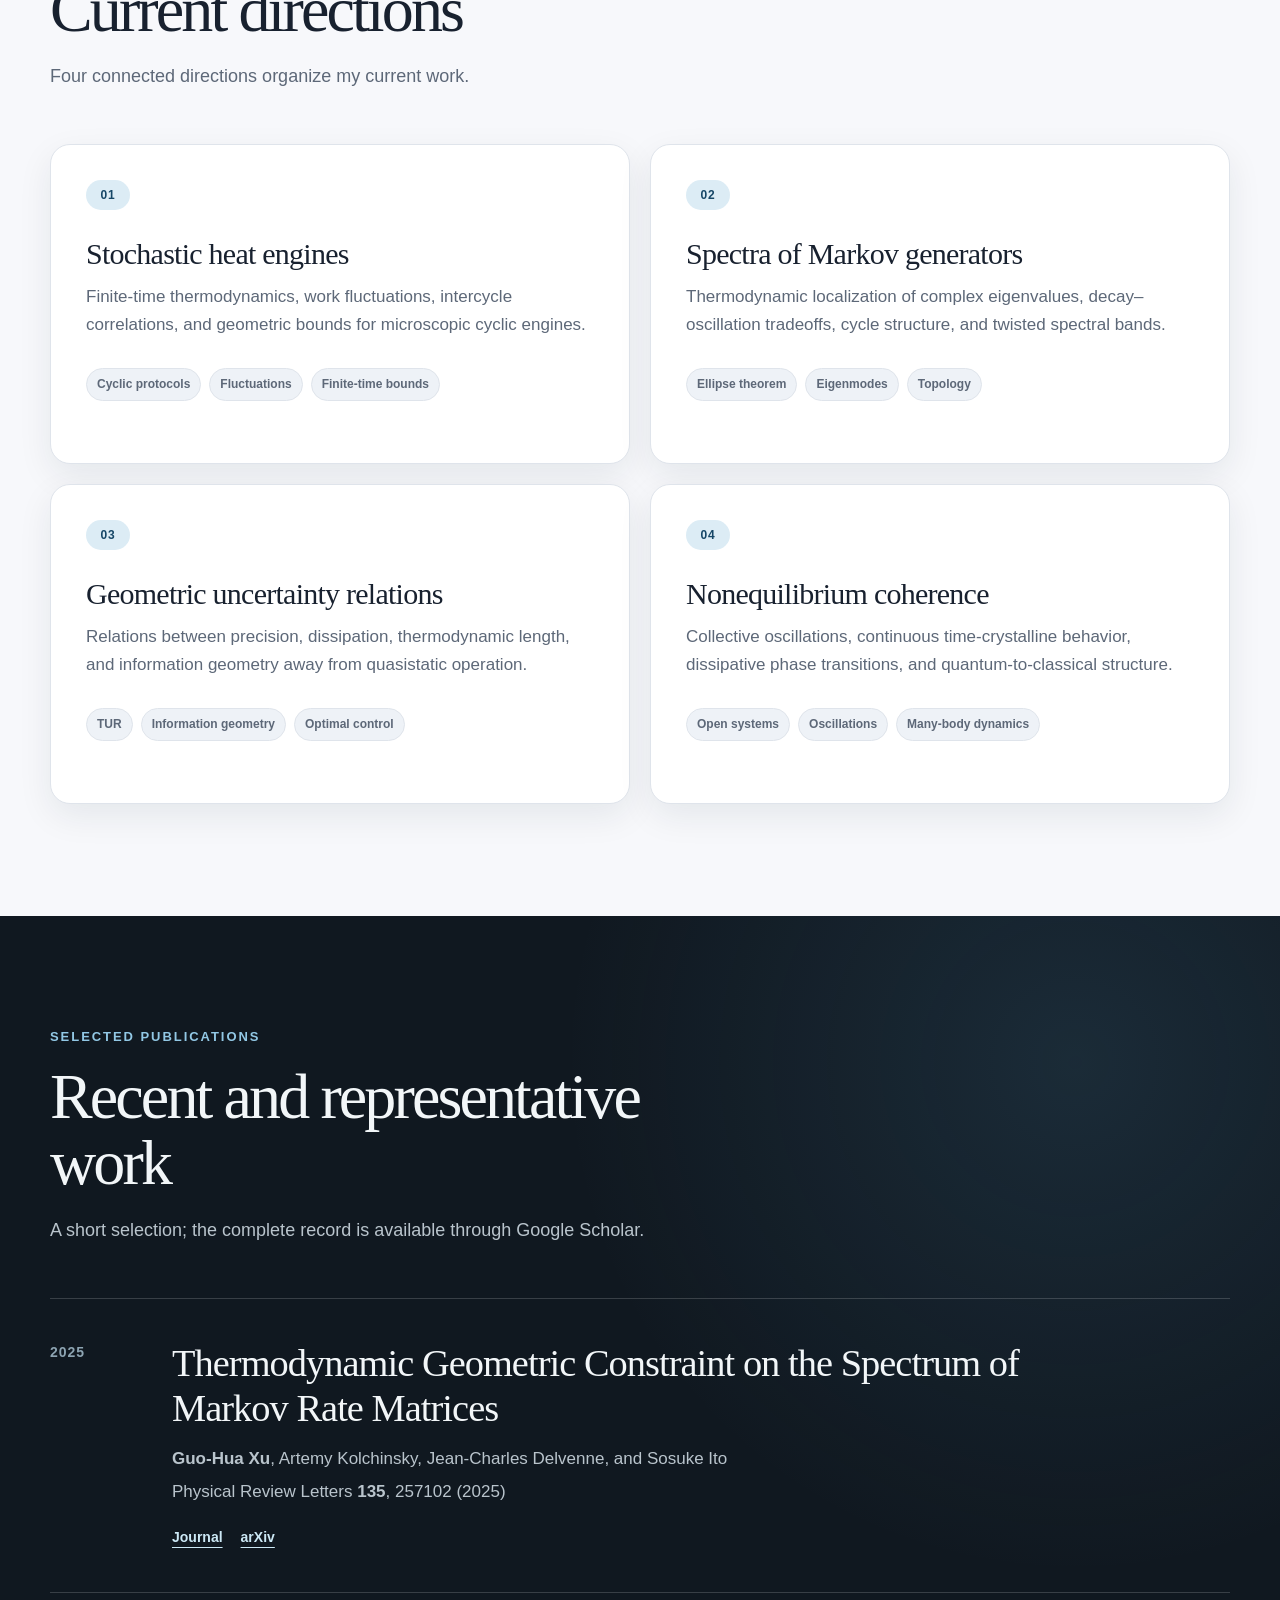
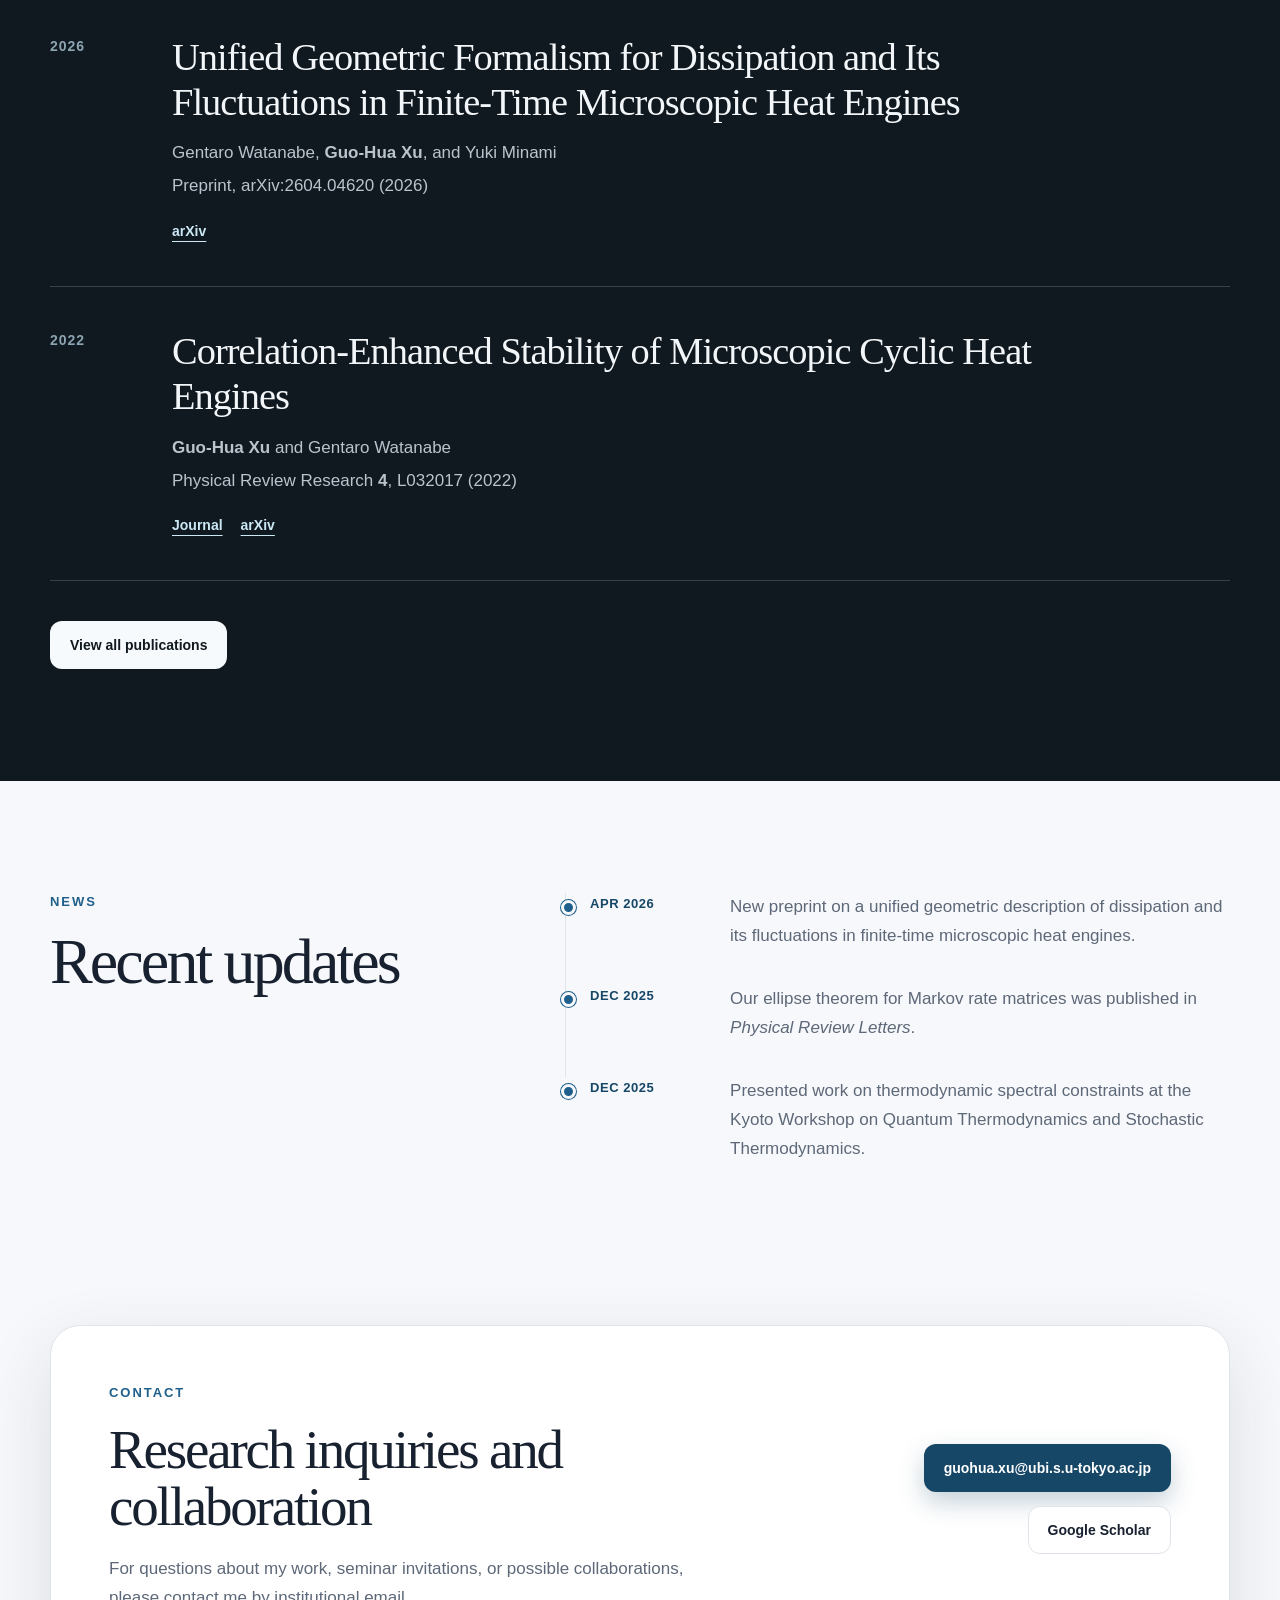
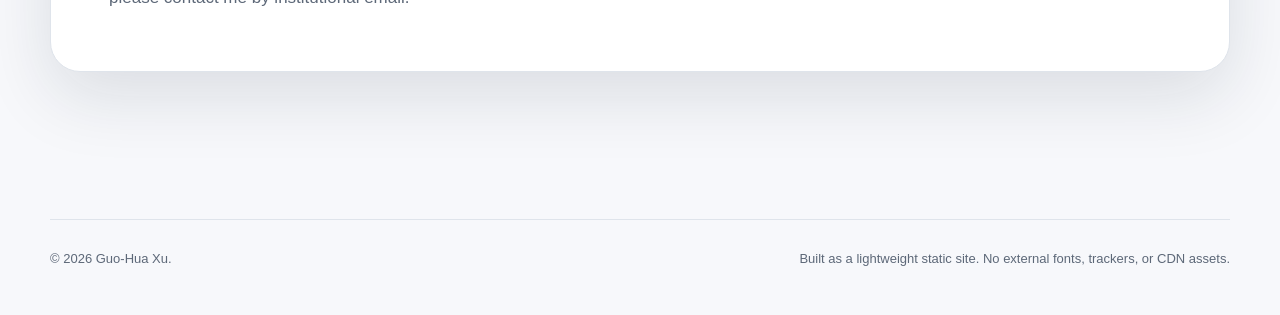
==== commit b650a8aa: "Update index.html" ====
--- a/index.html
+++ b/index.html
@@ -89,7 +89,7 @@
 
         <div class="hero-visual reveal" aria-label="Abstract visualization of spectral bounds">
           <div class="portrait-card">
-            <img src="assets/avatar-placeholder.svg" alt="Placeholder portrait for Guo-Hua Xu" width="420" height="420">
+            <img src="assets/portrait.jpg" alt="Placeholder portrait for Guo-Hua Xu" width="420" height="420">
             <div class="portrait-caption">
               <span class="status-dot" aria-hidden="true"></span>
               Open to research discussions and collaborations
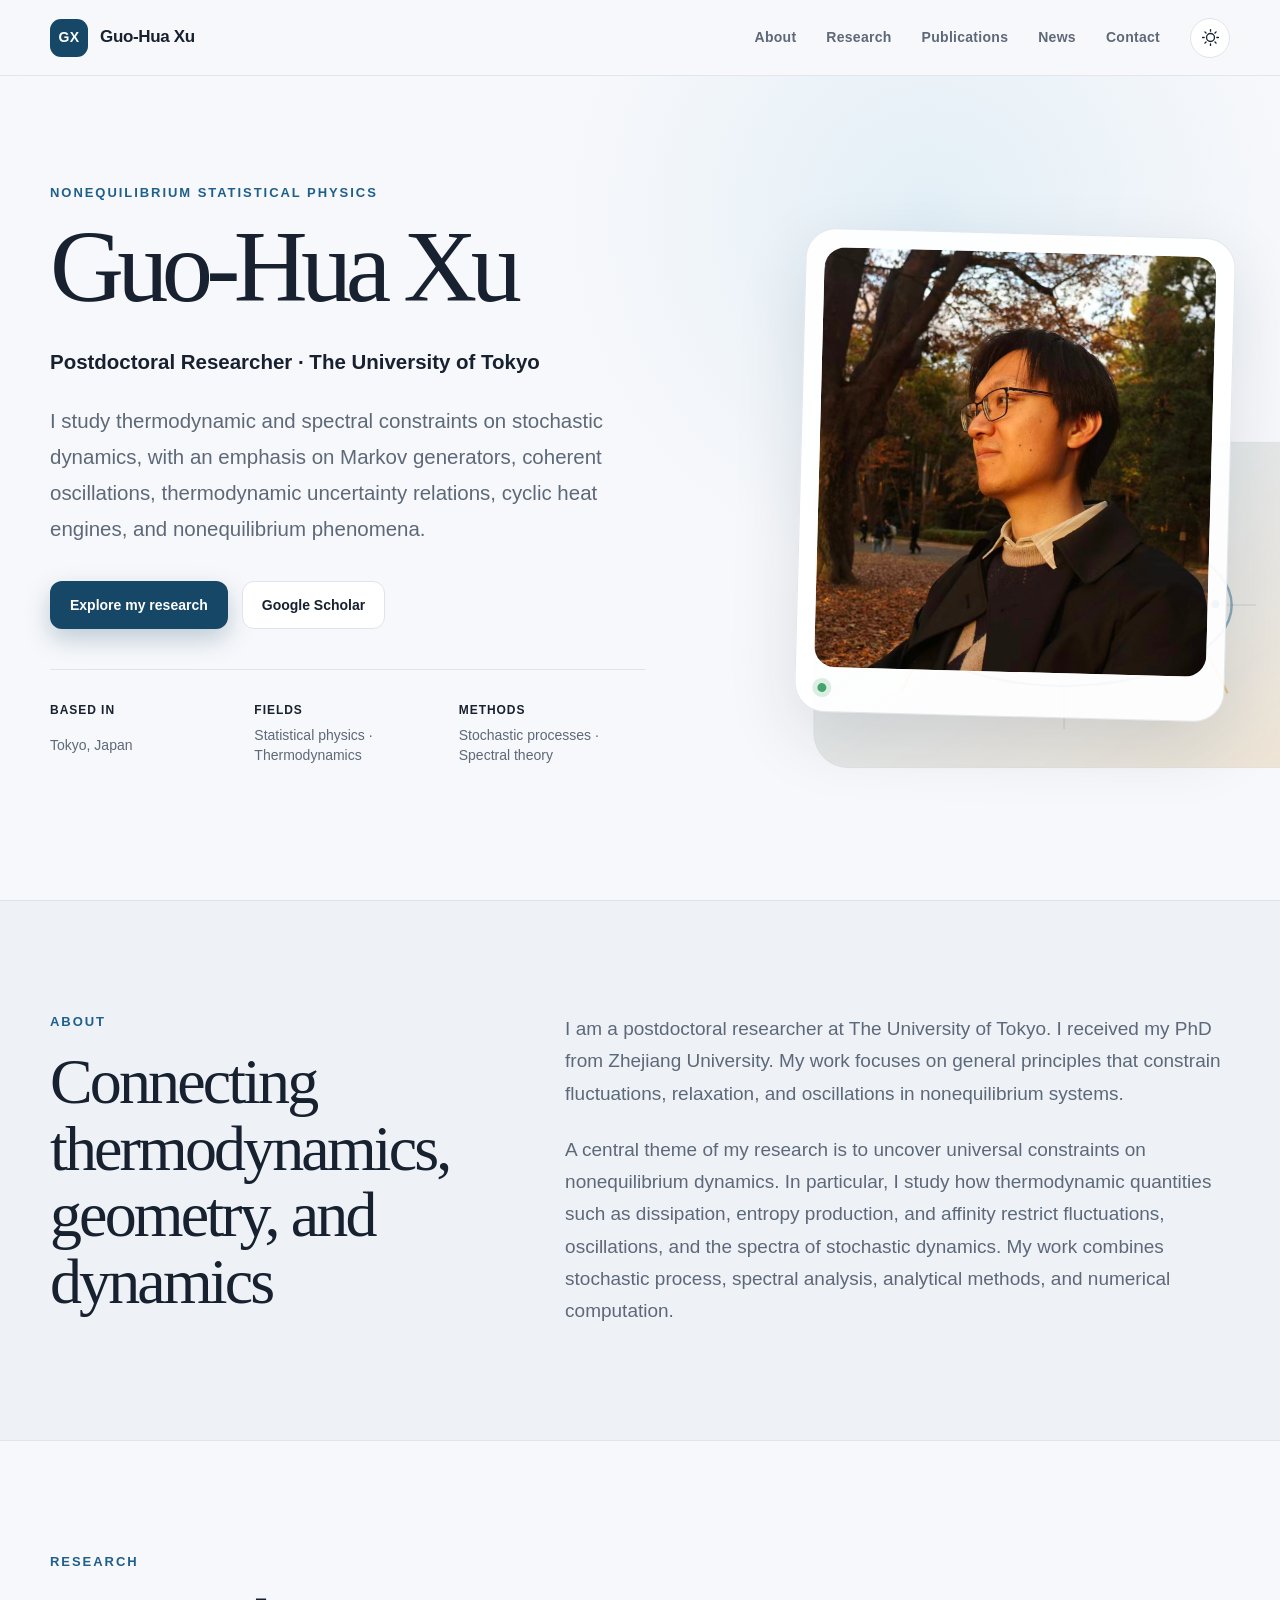
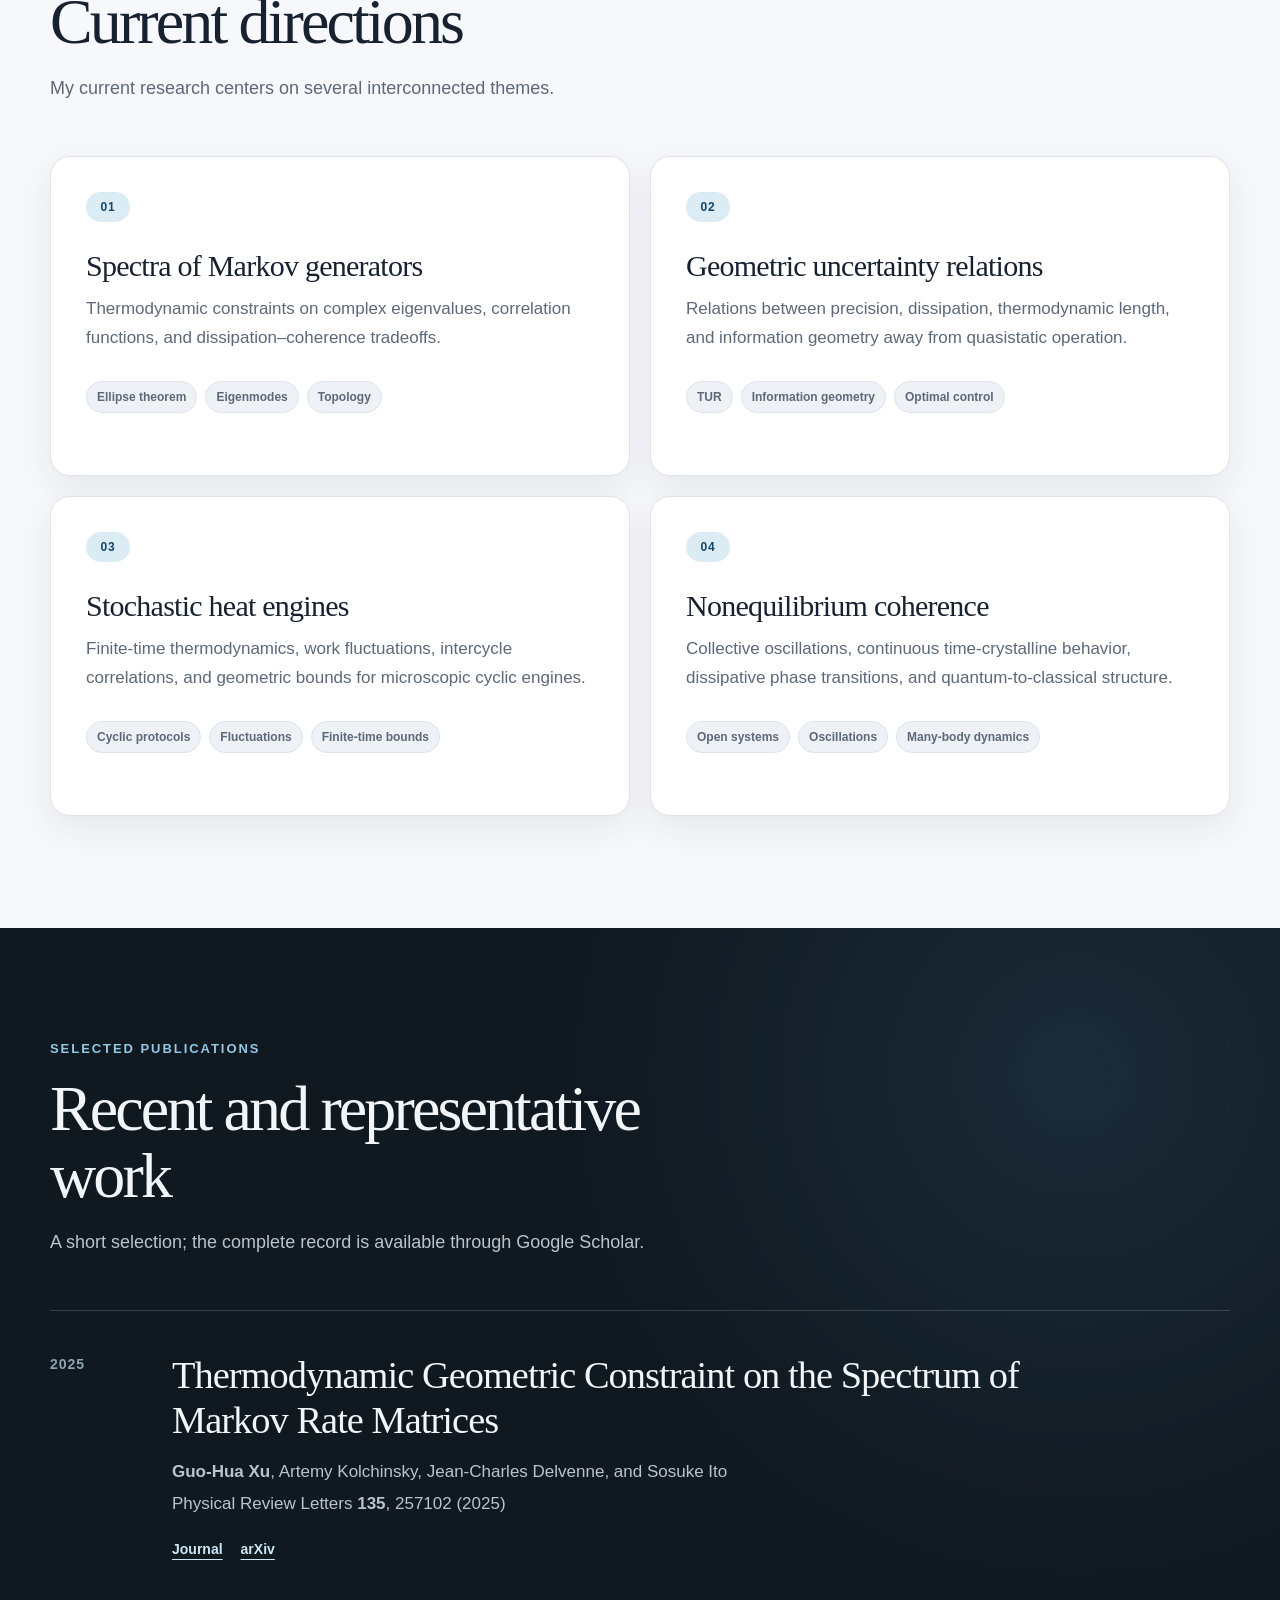
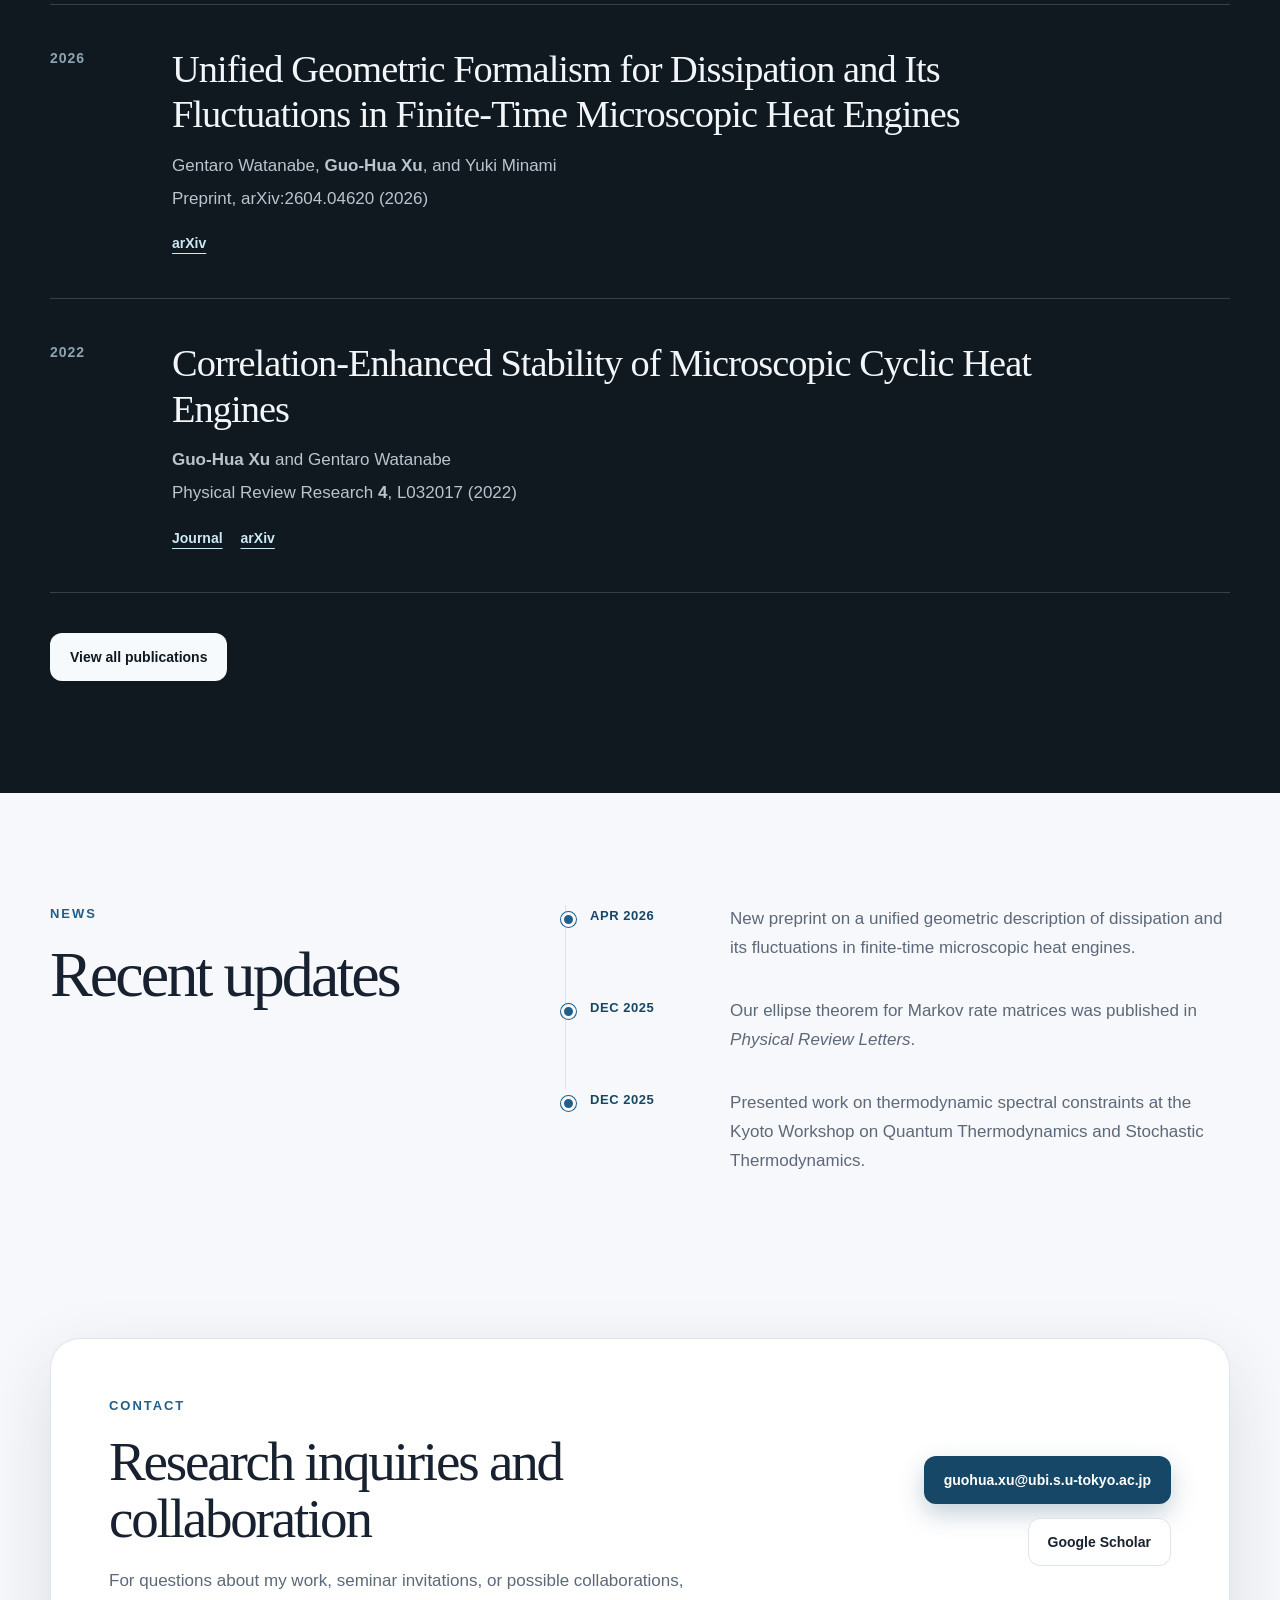
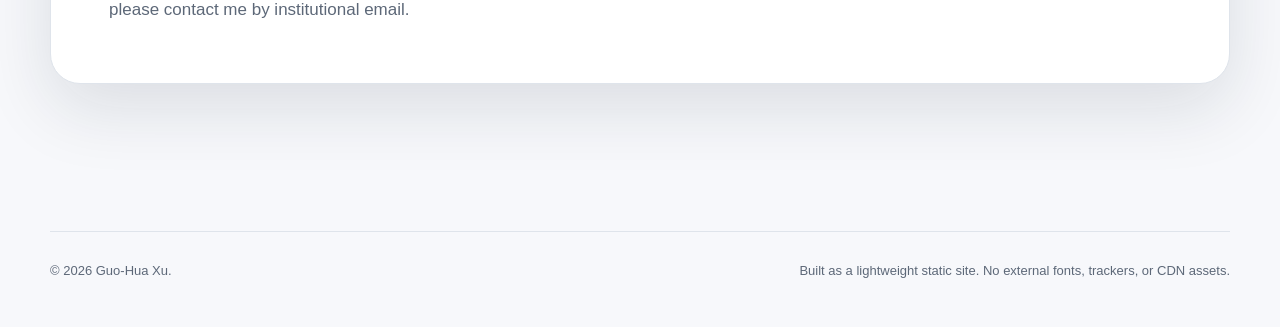
==== commit 5a4464d7: "Update index.html" ====
--- a/index.html
+++ b/index.html
@@ -74,7 +74,7 @@
           <h1 id="hero-title">Guo-Hua Xu</h1>
           <p class="hero-role">Postdoctoral Researcher <span aria-hidden="true">·</span> The University of Tokyo</p>
           <p class="hero-summary">
-            I study thermodynamic and spectral constraints on stochastic dynamics, with an emphasis on cyclic heat engines, Markov generators, geometric uncertainty relations, and coherent nonequilibrium phenomena.
+            I study thermodynamic and spectral constraints on stochastic dynamics, with an emphasis on Markov generators, coherent oscillations, thermodynamic uncertainty relations, cyclic heat engines, and nonequilibrium phenomena.
           </p>
           <div class="hero-actions">
             <a class="button button-primary" href="#research">Explore my research</a>
@@ -92,7 +92,7 @@
             <img src="assets/portrait.jpg" alt="Placeholder portrait for Guo-Hua Xu" width="420" height="420">
             <div class="portrait-caption">
               <span class="status-dot" aria-hidden="true"></span>
-              Open to research discussions and collaborations
+<!--              Open to research discussions and collaborations    -->
             </div>
           </div>
           <img class="spectrum-decoration" src="assets/research-spectrum.svg" alt="" aria-hidden="true" width="520" height="360">
@@ -108,10 +108,10 @@
         </div>
         <div class="prose reveal">
           <p>
-            I am a postdoctoral researcher at The University of Tokyo. I received my PhD from Zhejiang University and previously conducted research at Kyoto University. My work focuses on general principles that constrain fluctuations, relaxation, and oscillations in nonequilibrium systems.
+            I am a postdoctoral researcher at The University of Tokyo. I received my PhD from Zhejiang University. My work focuses on general principles that constrain fluctuations, relaxation, and oscillations in nonequilibrium systems.
           </p>
           <p>
-            A recurring theme in my research is that thermodynamic quantities such as dissipation and affinity impose geometric structure on dynamical observables. I combine analytical methods, stochastic-process theory, spectral analysis, and numerical computation to formulate and test such constraints.
+            A central theme of my research is to uncover universal constraints on nonequilibrium dynamics. In particular, I study how thermodynamic quantities such as dissipation, entropy production, and affinity restrict fluctuations, oscillations, and the spectra of stochastic dynamics. My work combines stochastic process, spectral analysis, analytical methods, and numerical computation.
           </p>
           <!-- Optional: add a CV file named cv.pdf and uncomment the link below. -->
           <!-- <p><a class="text-link" href="cv.pdf">Download my CV →</a></p> -->
@@ -124,34 +124,35 @@
         <div class="section-heading section-heading-wide reveal">
           <p class="eyebrow">Research</p>
           <h2 id="research-title">Current directions</h2>
-          <p>Four connected directions organize my current work.</p>
+          <p>My current research centers on several interconnected themes.</p>
         </div>
 
         <div class="card-grid">
+
           <article class="research-card reveal">
             <span class="card-number" aria-hidden="true">01</span>
+            <h3>Spectra of Markov generators</h3>
+            <p>Thermodynamic constraints on complex eigenvalues, correlation functions, and dissipation–coherence tradeoffs.</p>
+            <ul class="tag-list" aria-label="Topics">
+              <li>Ellipse theorem</li><li>Eigenmodes</li><li>Topology</li>
+            </ul>
+          </article>
+
+          <article class="research-card reveal">
+            <span class="card-number" aria-hidden="true">02</span>
+            <h3>Geometric uncertainty relations</h3>
+            <p>Relations between precision, dissipation, thermodynamic length, and information geometry away from quasistatic operation.</p>
+            <ul class="tag-list" aria-label="Topics">
+              <li>TUR</li><li>Information geometry</li><li>Optimal control</li>
+            </ul>
+          </article>
+
+          <article class="research-card reveal">
+            <span class="card-number" aria-hidden="true">03</span>
             <h3>Stochastic heat engines</h3>
             <p>Finite-time thermodynamics, work fluctuations, intercycle correlations, and geometric bounds for microscopic cyclic engines.</p>
             <ul class="tag-list" aria-label="Topics">
               <li>Cyclic protocols</li><li>Fluctuations</li><li>Finite-time bounds</li>
-            </ul>
-          </article>
-
-          <article class="research-card reveal">
-            <span class="card-number" aria-hidden="true">02</span>
-            <h3>Spectra of Markov generators</h3>
-            <p>Thermodynamic localization of complex eigenvalues, decay–oscillation tradeoffs, cycle structure, and twisted spectral bands.</p>
-            <ul class="tag-list" aria-label="Topics">
-              <li>Ellipse theorem</li><li>Eigenmodes</li><li>Topology</li>
-            </ul>
-          </article>
-
-          <article class="research-card reveal">
-            <span class="card-number" aria-hidden="true">03</span>
-            <h3>Geometric uncertainty relations</h3>
-            <p>Relations between precision, dissipation, thermodynamic length, and information geometry away from quasistatic operation.</p>
-            <ul class="tag-list" aria-label="Topics">
-              <li>TUR</li><li>Information geometry</li><li>Optimal control</li>
             </ul>
           </article>
 
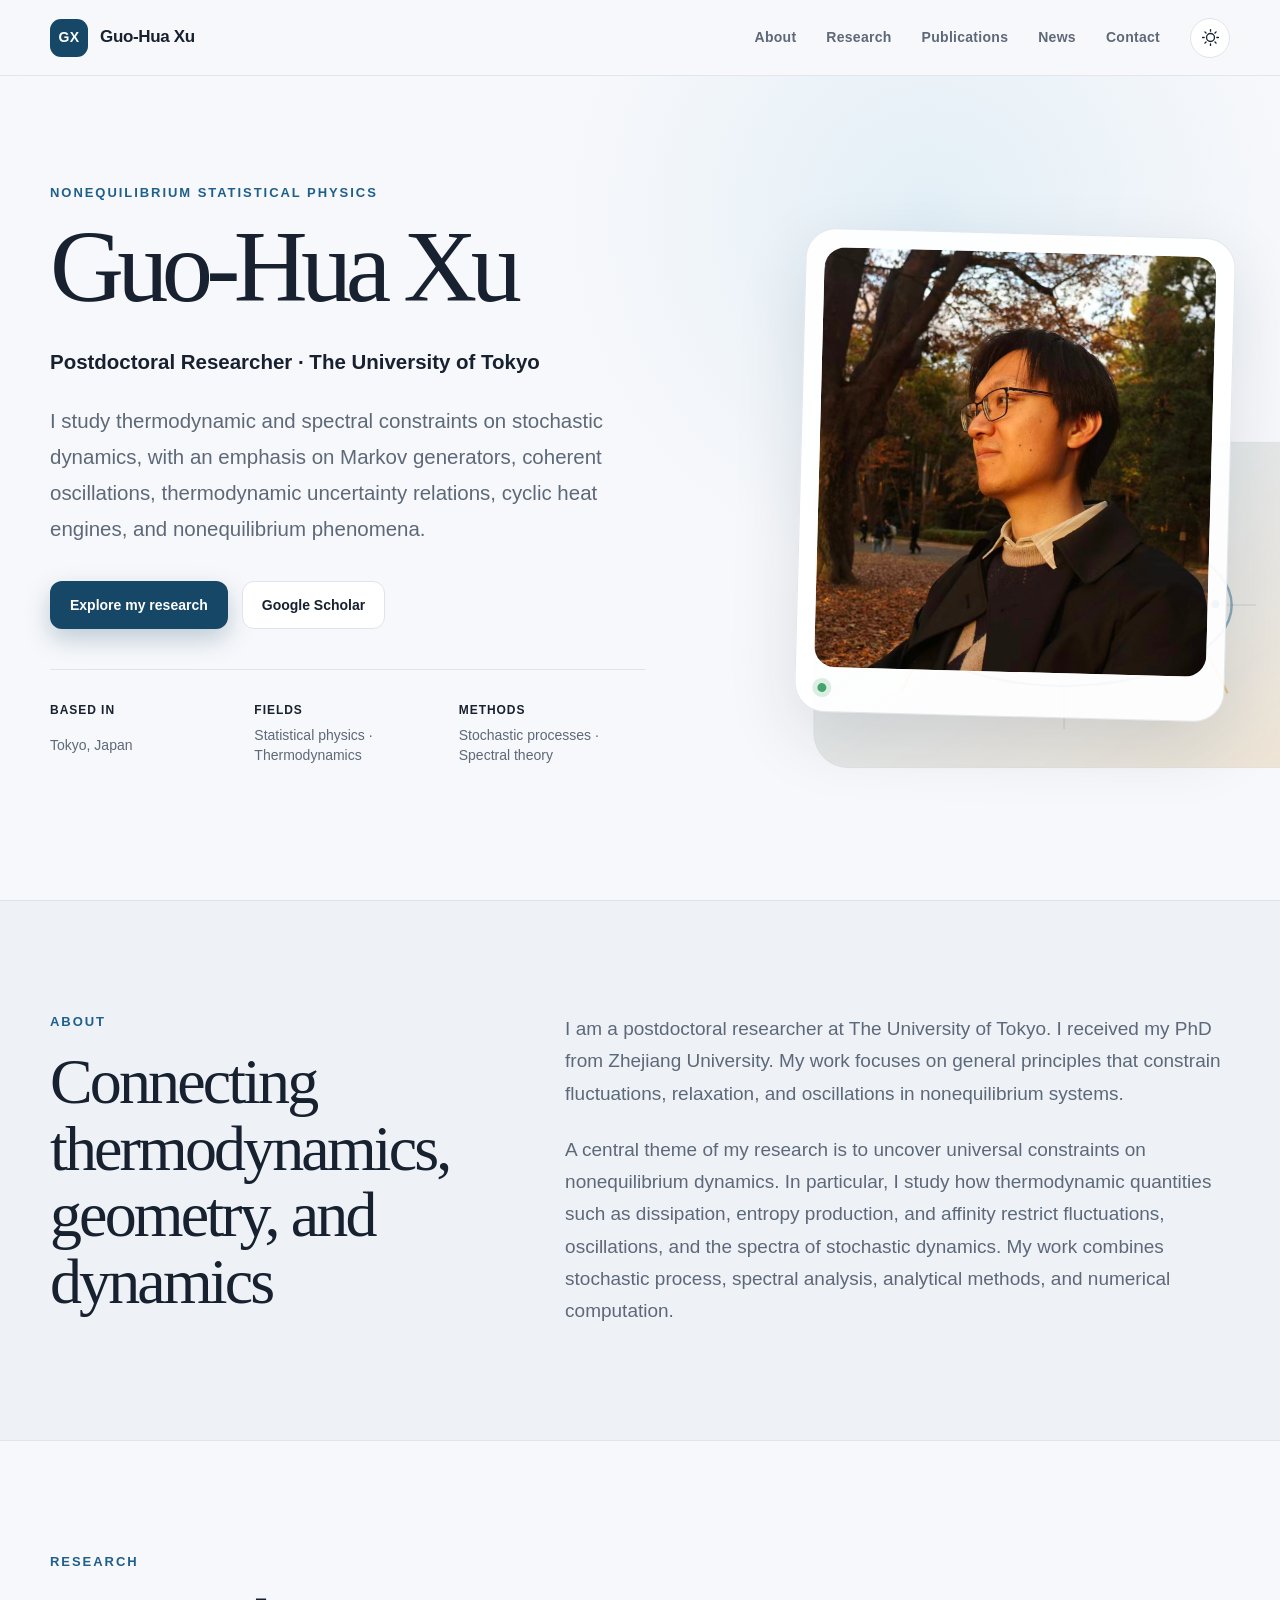
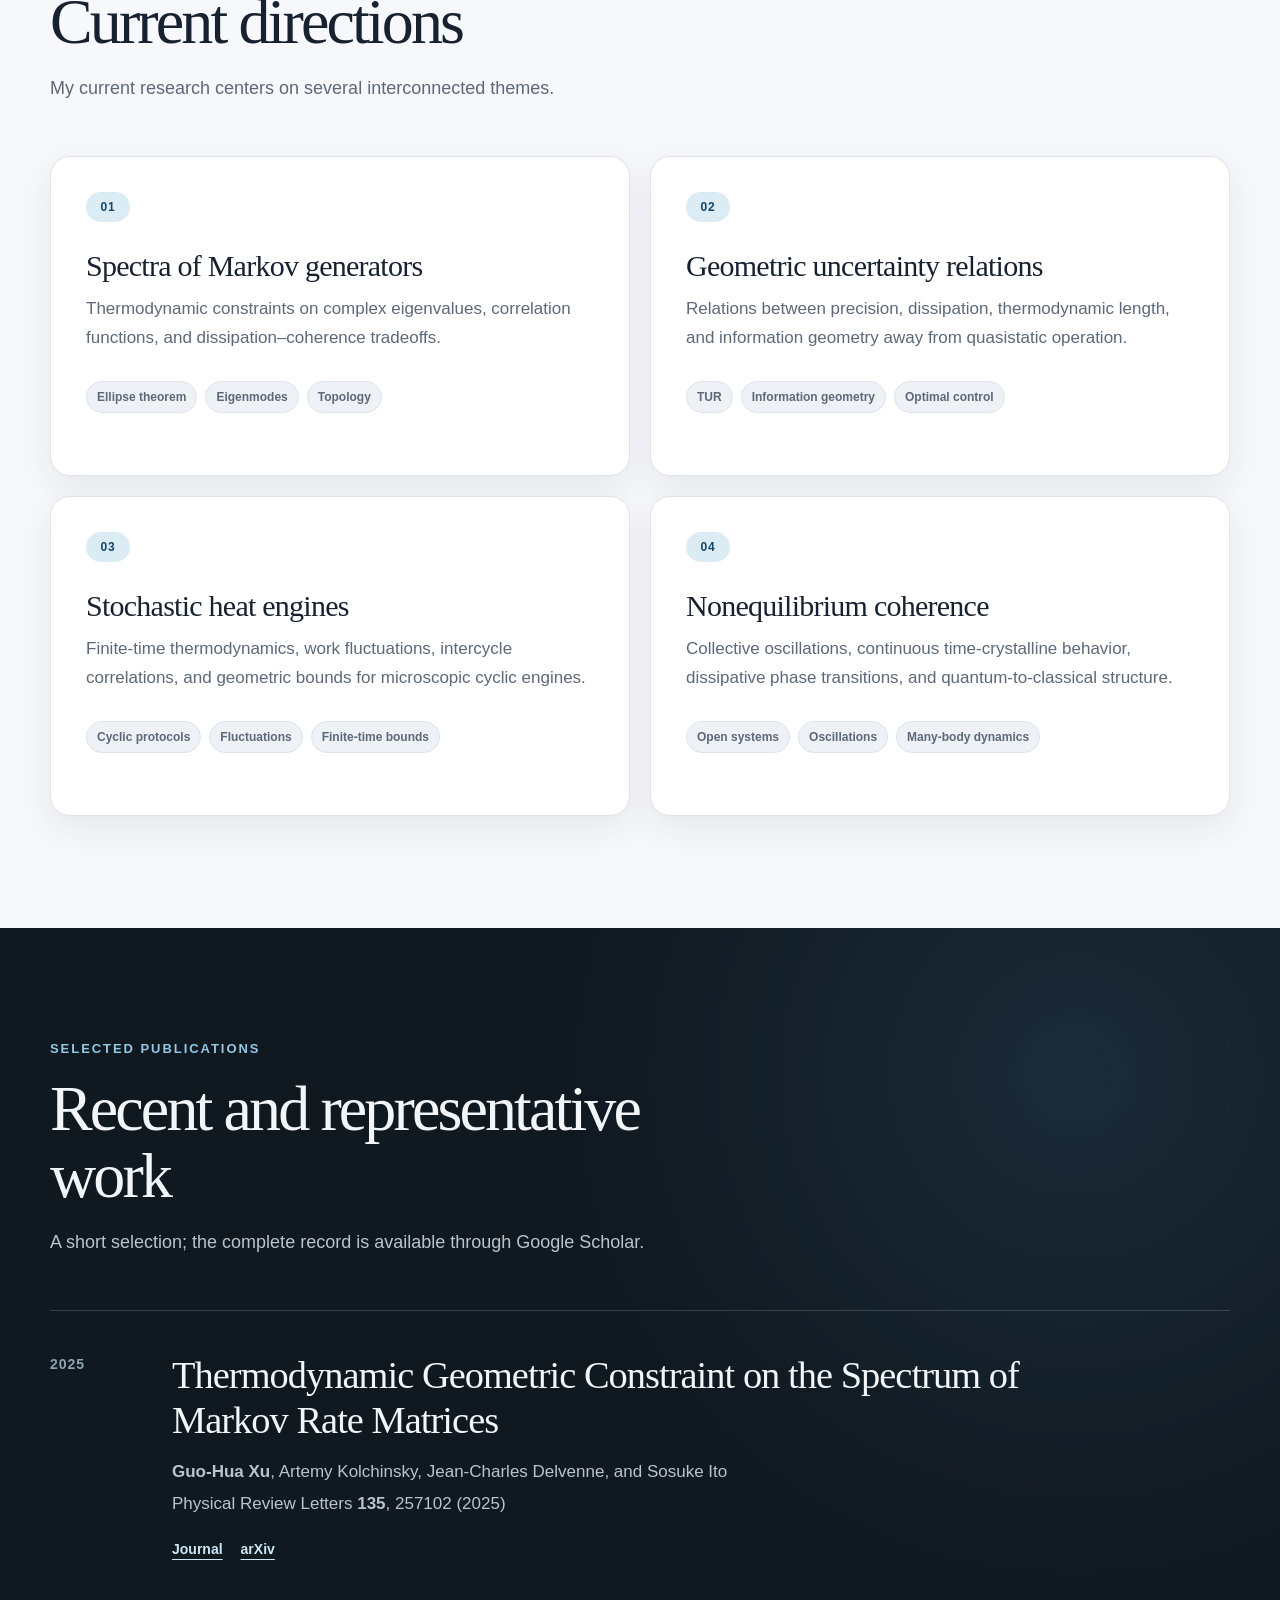
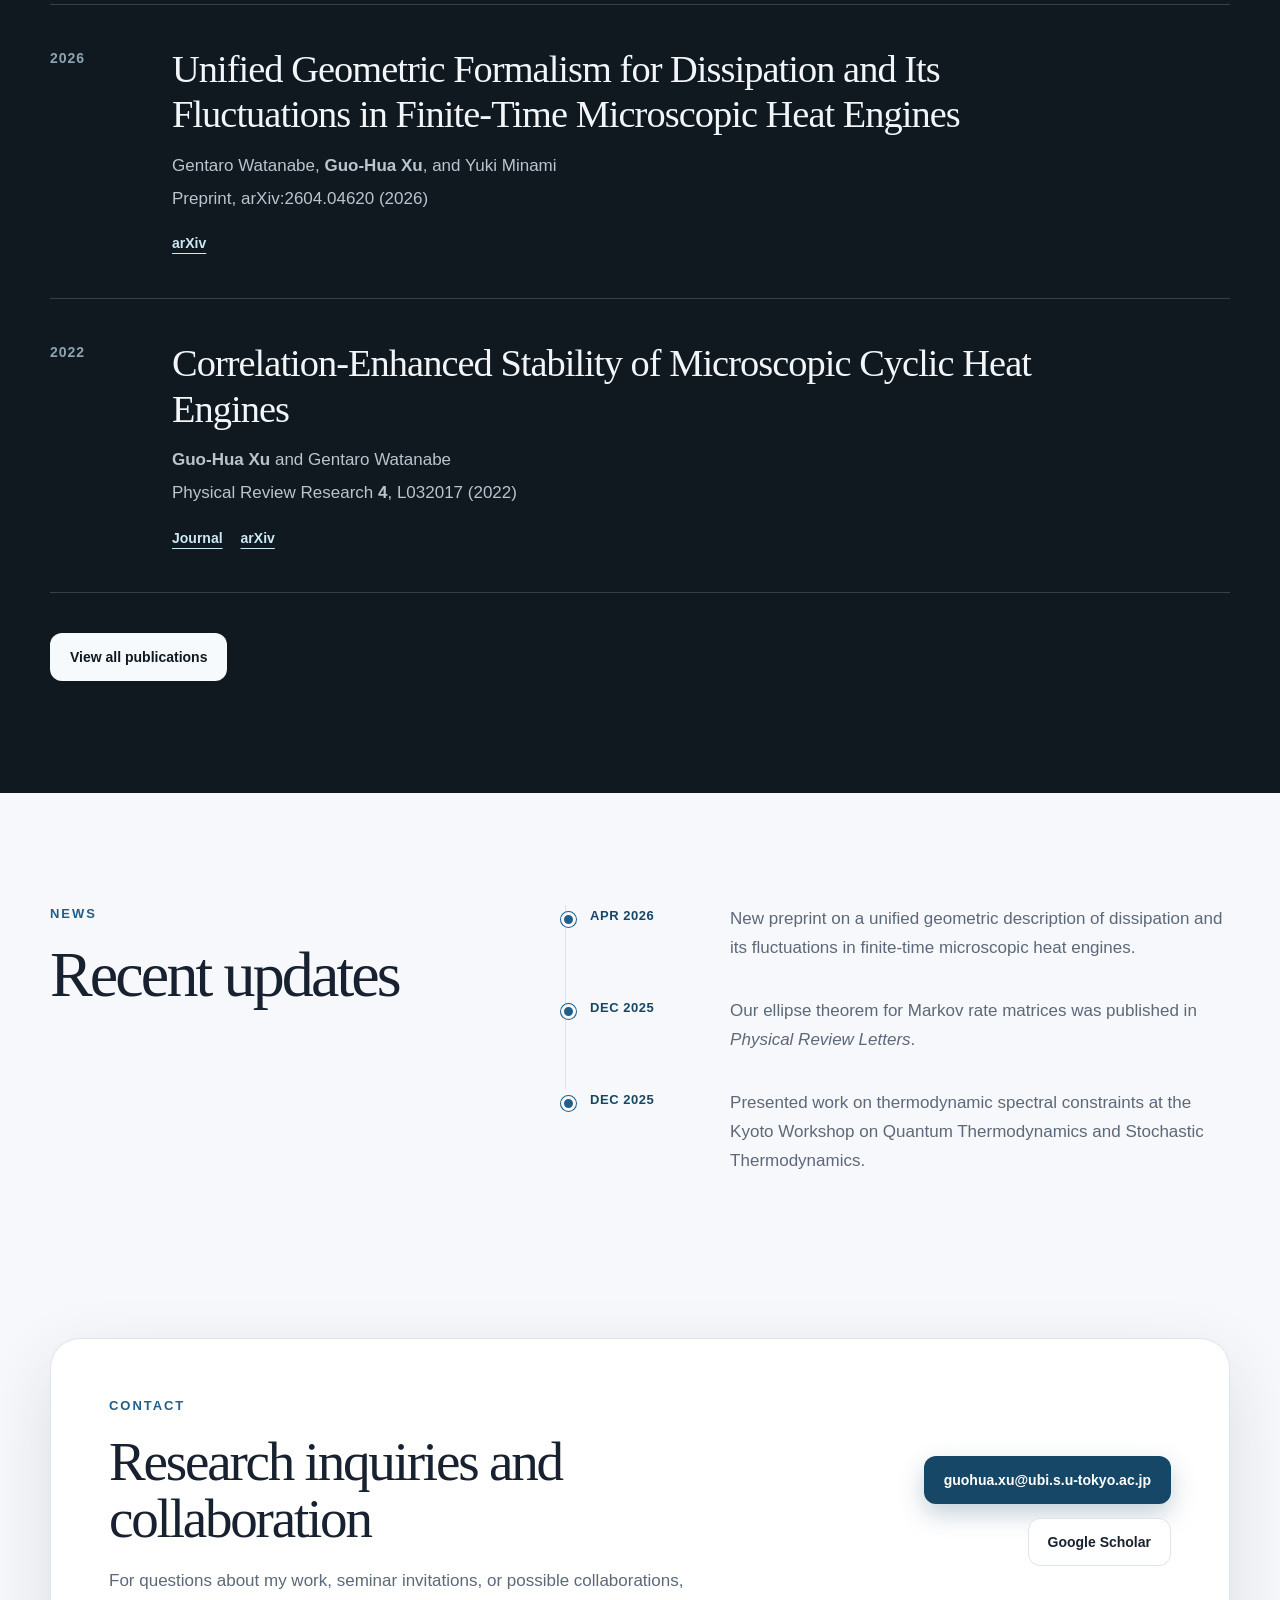
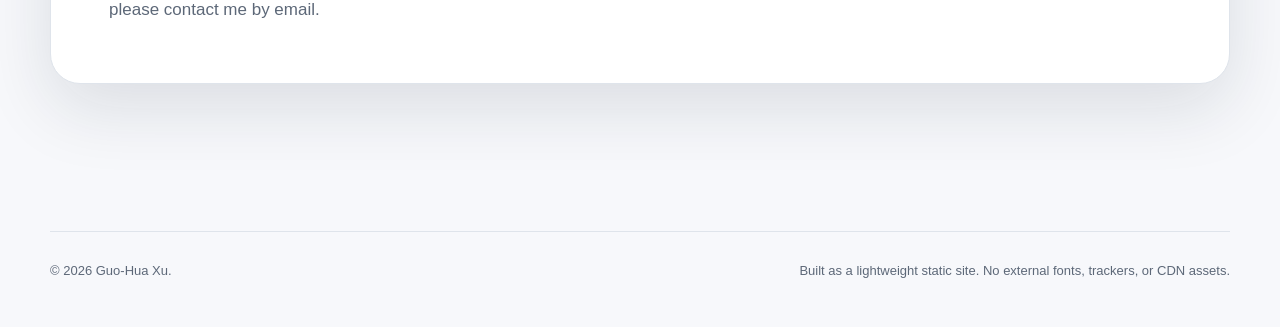
==== commit e3a1d3ea: "Update index.html" ====
--- a/index.html
+++ b/index.html
@@ -250,7 +250,7 @@
         <div>
           <p class="eyebrow">Contact</p>
           <h2 id="contact-title">Research inquiries and collaboration</h2>
-          <p>For questions about my work, seminar invitations, or possible collaborations, please contact me by institutional email.</p>
+          <p>For questions about my work, seminar invitations, or possible collaborations, please contact me by email.</p>
         </div>
         <div class="contact-actions">
           <!-- IMPORTANT: replace the email address below before publishing. -->
